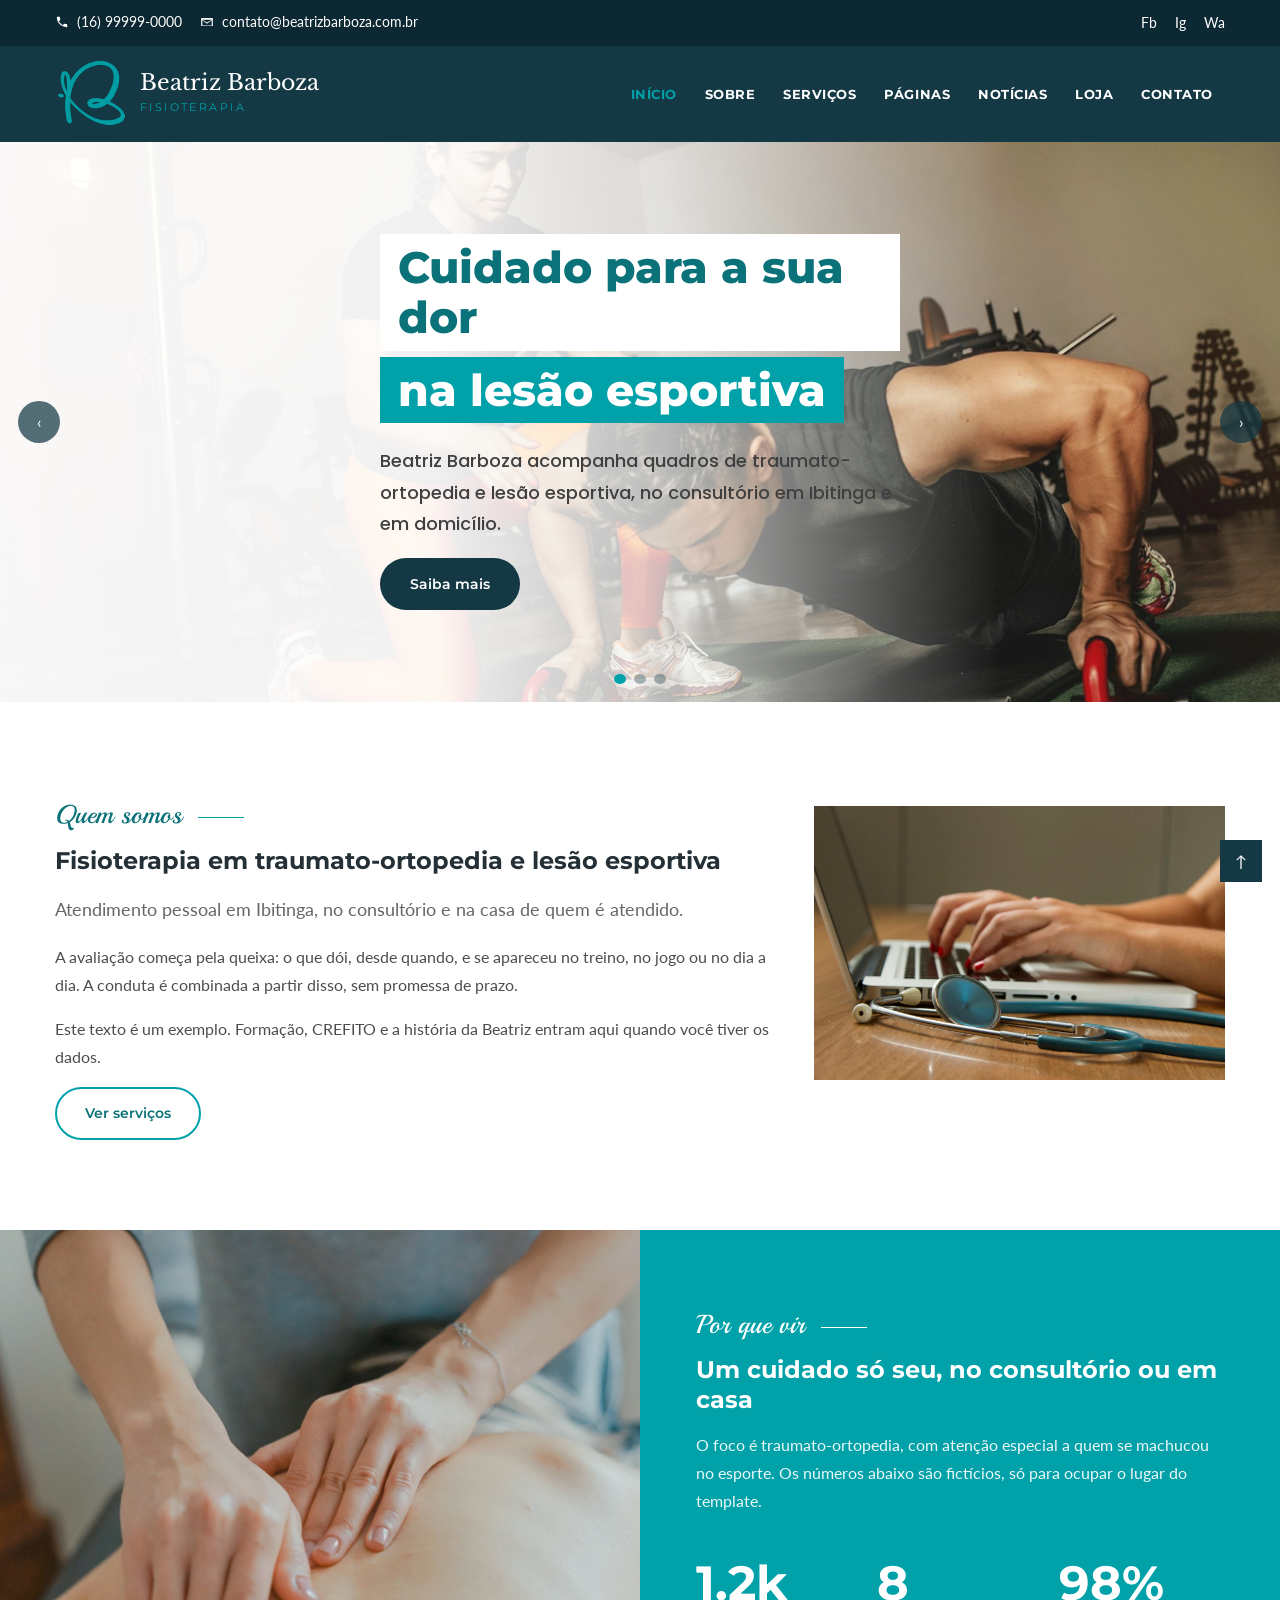
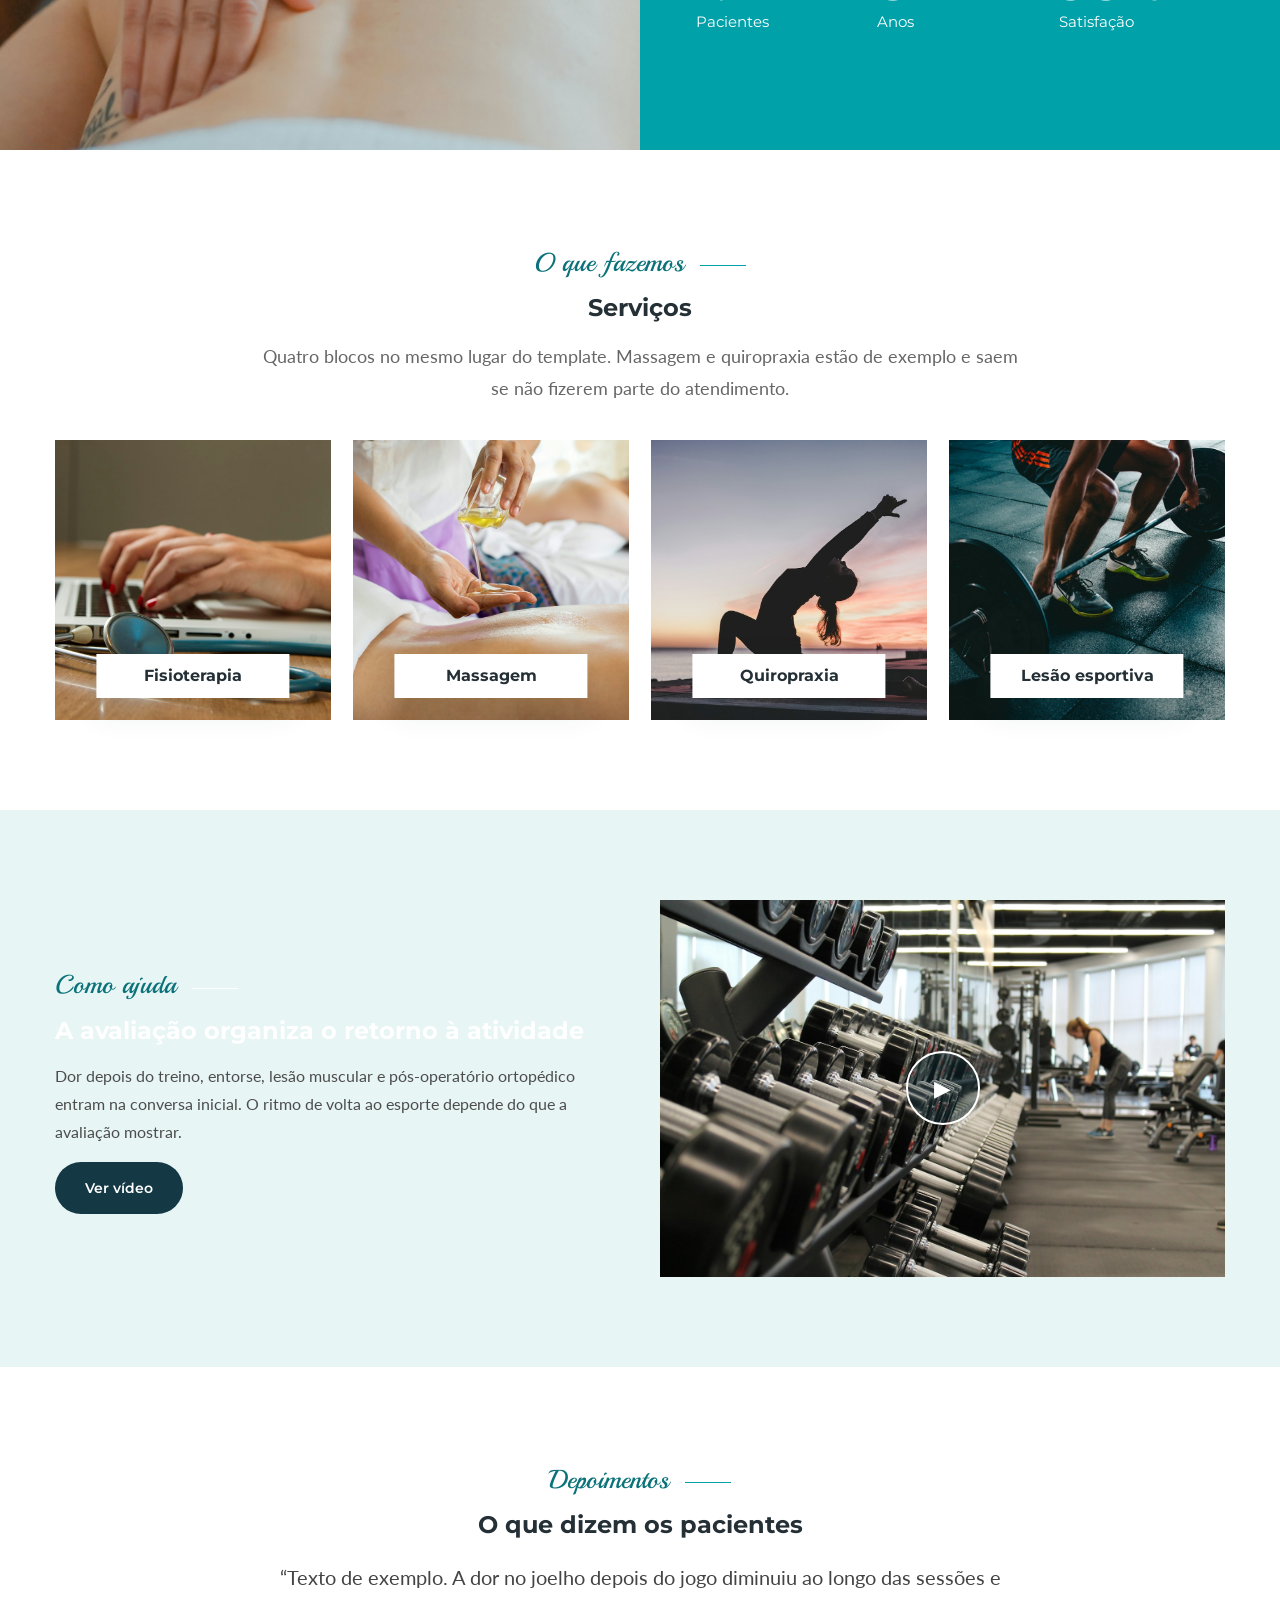
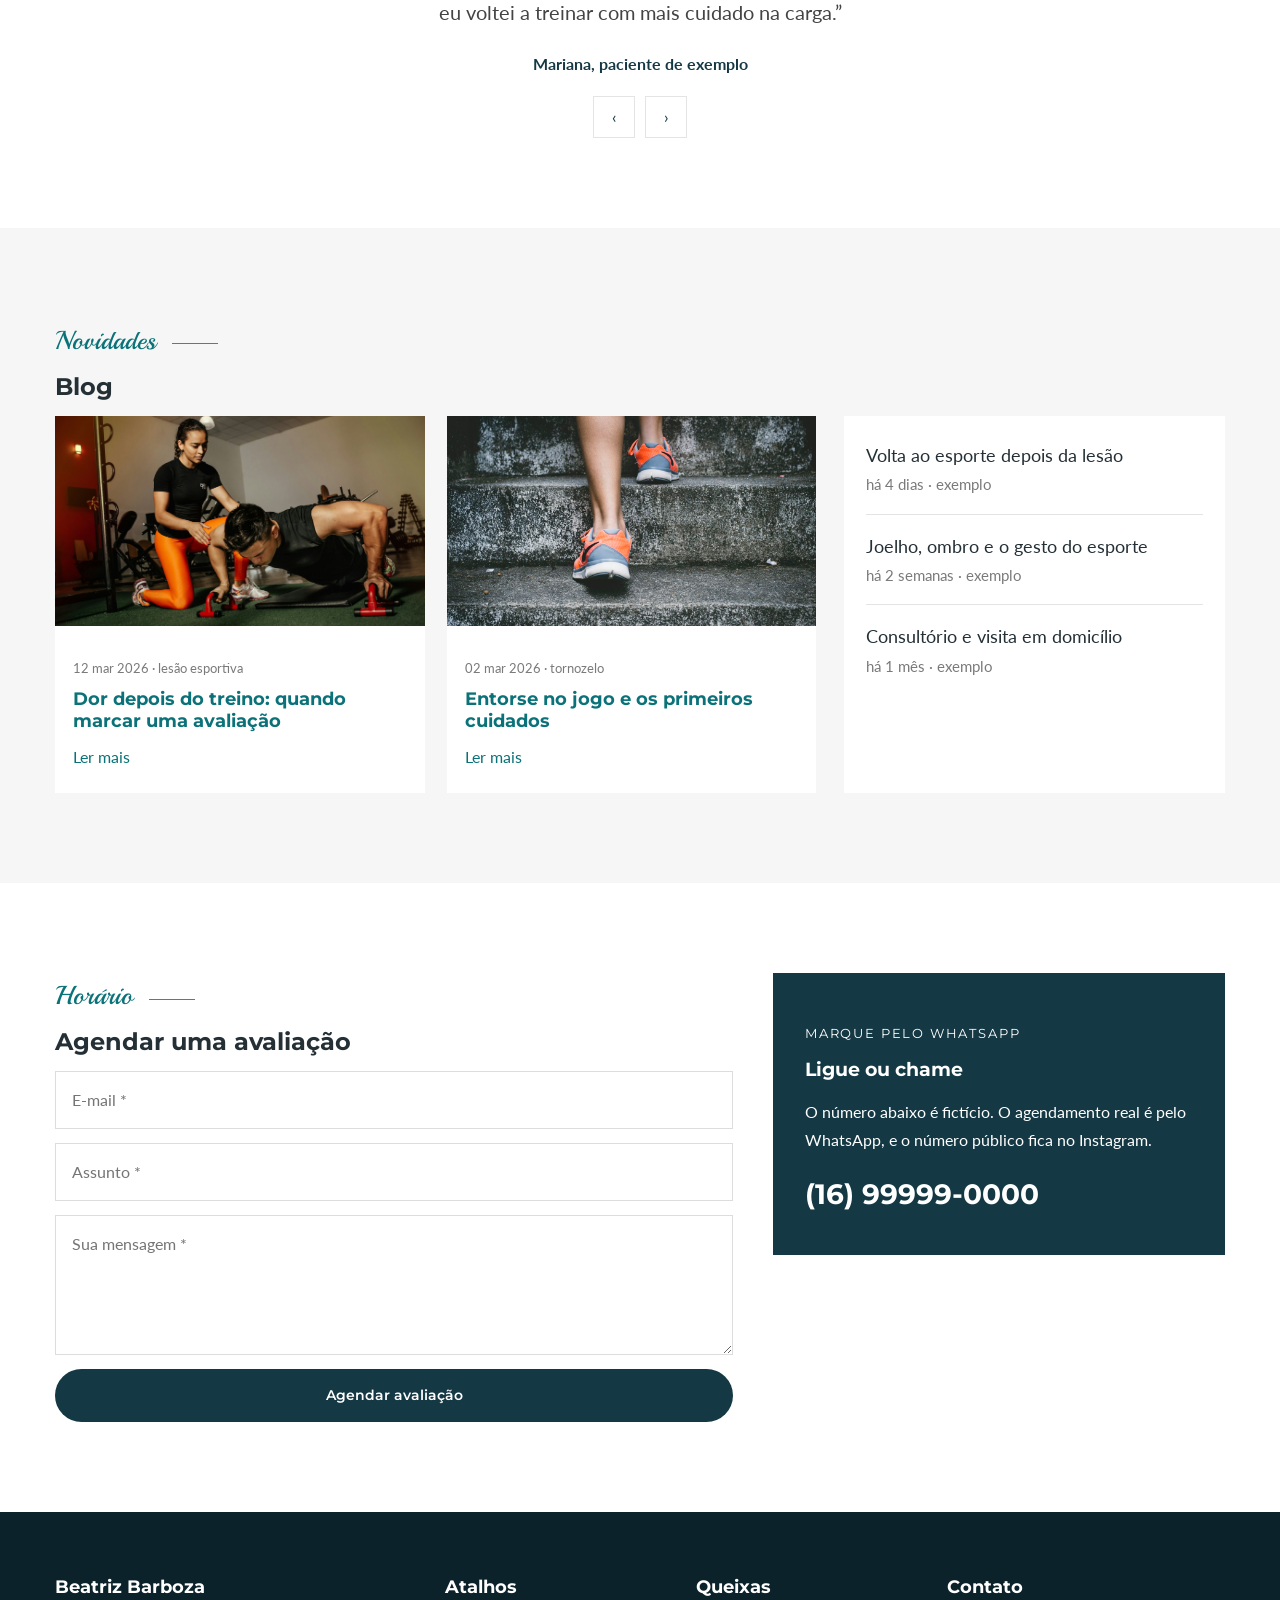
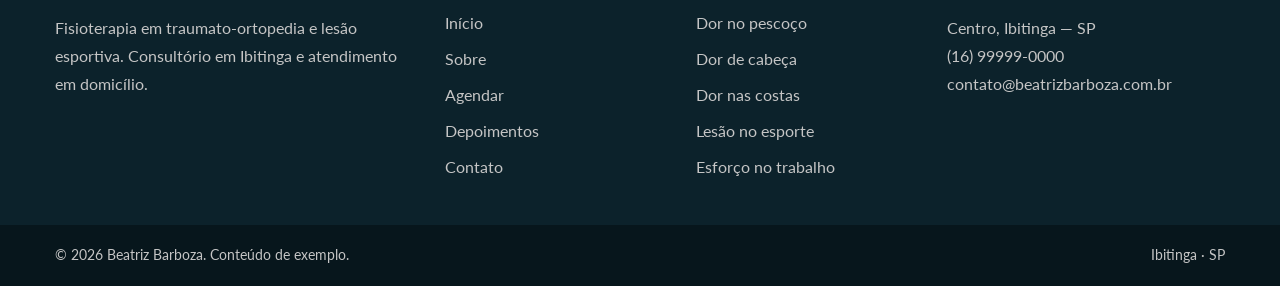
==== index.html @ 756a7a13 "Adiciona o site estático para publicar o preview. Co-authored-by: Cursor <cursoragent@cursor.com>" ====
<!DOCTYPE html>
<html lang="pt-BR">
<head>
  <meta charset="utf-8">
  <meta name="viewport" content="width=device-width, initial-scale=1">
  <title>Beatriz Barboza · Fisioterapia</title>
  <meta name="description" content="Fisioterapia em traumato-ortopedia e lesão esportiva em Ibitinga. Consultório e domicílio.">
  <link rel="icon" href="assets/mark.png">
  <link rel="preconnect" href="https://fonts.googleapis.com">
  <link rel="preconnect" href="https://fonts.gstatic.com" crossorigin>
  <link href="https://fonts.googleapis.com/css2?family=Lato:wght@400;700&family=Libre+Baskerville&family=Montserrat:wght@600;700;800&family=Playball&family=Poppins:wght@500;600&display=swap" rel="stylesheet">
  <link rel="stylesheet" href="css/styles.css">
</head>
<body>
  <div class="topbar">
    <div class="container topbar-inner">
      <ul class="top-contact">
        <li><a href="tel:+5516999990000"><svg viewBox="0 0 24 24" aria-hidden="true"><path d="M6.6 10.8a15.1 15.1 0 006.6 6.6l2.2-2.2a1 1 0 011-.25 11.4 11.4 0 003.6.57 1 1 0 011 1V20a1 1 0 01-1 1A17 17 0 013 4a1 1 0 011-1h3.5a1 1 0 011 1 11.4 11.4 0 00.57 3.6 1 1 0 01-.25 1L6.6 10.8z"/></svg>(16) 99999-0000</a></li>
        <li><a href="mailto:contato@beatrizbarboza.com.br"><svg viewBox="0 0 24 24" aria-hidden="true"><path d="M3 5h18a1 1 0 011 1v12a1 1 0 01-1 1H3a1 1 0 01-1-1V6a1 1 0 011-1zm9 8l8-5H4l8 5zm0 2L4 9.2V18h16V9.2L12 15z"/></svg><span class="mail-text">contato@beatrizbarboza.com.br</span></a></li>
      </ul>
      <ul class="social">
        <li><a href="#" aria-label="Facebook">Fb</a></li>
        <li><a href="#" aria-label="Instagram">Ig</a></li>
        <li><a href="agendar.html" aria-label="WhatsApp">Wa</a></li>
      </ul>
    </div>
  </div>

  <header class="site-header">
    <div class="container header-inner">
      <a class="brand" href="index.html">
        <img src="assets/mark.png" alt="">
        <span><strong>Beatriz Barboza</strong><small>Fisioterapia</small></span>
      </a>
      <button class="nav-toggle" type="button" aria-label="Abrir menu" aria-expanded="false"><span></span></button>
      <nav class="nav" aria-label="Principal">
        <ul>
          <li><a class="is-current" href="index.html">Início</a></li>
          <li><a href="sobre.html">Sobre</a></li>
          <li class="has-sub">
            <a href="servicos.html">Serviços</a>
            <ul class="sub">
              <li><a href="servicos.html#fisioterapia">Fisioterapia</a></li>
              <li><a href="servicos.html#massagem">Massagem</a></li>
              <li><a href="servicos.html#quiropraxia">Quiropraxia</a></li>
              <li><a href="servicos.html#esporte">Lesão esportiva</a></li>
            </ul>
          </li>
          <li class="has-sub">
            <a href="depoimentos.html">Páginas</a>
            <ul class="sub">
              <li><a href="depoimentos.html">Depoimentos</a></li>
              <li><a href="agendar.html">Agendar</a></li>
            </ul>
          </li>
          <li><a href="noticias.html">Notícias</a></li>
          <li><a href="loja.html">Loja</a></li>
          <li><a href="contato.html">Contato</a></li>
        </ul>
      </nav>
    </div>
  </header>

  <section class="hero" data-hero data-autoplay>
    <div class="slide is-active" style="background-image:url('assets/img/hero.jpg')">
      <div class="container hero-caption">
        <h2><span class="line-light">Cuidado para a sua dor</span><br><span class="line-accent">na lesão esportiva</span></h2>
        <p>Beatriz Barboza acompanha quadros de traumato-ortopedia e lesão esportiva, no consultório em Ibitinga e em domicílio.</p>
        <a class="btn btn-dark" href="sobre.html">Saiba mais</a>
      </div>
    </div>
    <div class="slide" style="background-image:url('assets/img/stretch.jpg')">
      <div class="container hero-caption">
        <h2><span class="line-light">Fisioterapia</span><br><span class="line-accent">em traumato-ortopedia</span></h2>
        <p>A avaliação olha o movimento, a carga do treino e o que aconteceu desde a lesão. O plano sai desse encontro.</p>
        <a class="btn btn-dark" href="servicos.html">Ver serviços</a>
      </div>
    </div>
    <div class="slide" style="background-image:url('assets/img/run.jpg')">
      <div class="container hero-caption">
        <h2><span class="line-light">Consultório e domicílio</span><br><span class="line-accent">em Ibitinga</span></h2>
        <p>O horário é combinado pelo WhatsApp. Quem ainda não tem o número encontra o caminho pelo Instagram.</p>
        <a class="btn btn-dark" href="agendar.html">Agendar avaliação</a>
      </div>
    </div>
    <button class="hero-nav prev" type="button" aria-label="Slide anterior">‹</button>
    <button class="hero-nav next" type="button" aria-label="Próximo slide">›</button>
    <div class="hero-dots">
      <button class="is-active" type="button" aria-label="Slide 1"></button>
      <button type="button" aria-label="Slide 2"></button>
      <button type="button" aria-label="Slide 3"></button>
    </div>
  </section>

  <section class="section">
    <div class="container split">
      <div>
        <p class="script">Quem somos <span></span></p>
        <h2>Fisioterapia em traumato-ortopedia e lesão esportiva</h2>
        <p class="lead">Atendimento pessoal em Ibitinga, no consultório e na casa de quem é atendido.</p>
        <p>A avaliação começa pela queixa: o que dói, desde quando, e se apareceu no treino, no jogo ou no dia a dia. A conduta é combinada a partir disso, sem promessa de prazo.</p>
        <p>Este texto é um exemplo. Formação, CREFITO e a história da Beatriz entram aqui quando você tiver os dados.</p>
        <a class="btn btn-line" href="servicos.html">Ver serviços</a>
      </div>
      <div class="frame"><img src="assets/img/consult.jpg" alt="Atendimento de exemplo em consultório"></div>
    </div>
  </section>

  <section class="why">
    <div class="why-photo" style="background-image:url('assets/img/care.jpg')"></div>
    <div class="why-copy">
      <p class="script">Por que vir <span></span></p>
      <h2>Um cuidado só seu, no consultório ou em casa</h2>
      <p>O foco é traumato-ortopedia, com atenção especial a quem se machucou no esporte. Os números abaixo são fictícios, só para ocupar o lugar do template.</p>
      <div class="stats">
        <p><strong>1.2k</strong><span>Pacientes</span></p>
        <p><strong>8</strong><span>Anos</span></p>
        <p><strong>98%</strong><span>Satisfação</span></p>
      </div>
    </div>
  </section>

  <section class="section">
    <div class="container center">
      <p class="script">O que fazemos <span></span></p>
      <h2>Serviços</h2>
      <p class="lead">Quatro blocos no mesmo lugar do template. Massagem e quiropraxia estão de exemplo e saem se não fizerem parte do atendimento.</p>
      <div class="services">
        <a class="service-card" href="servicos.html#fisioterapia"><img src="assets/img/consult.jpg" alt=""><h3>Fisioterapia</h3></a>
        <a class="service-card" href="servicos.html#massagem"><img src="assets/img/massage.jpg" alt=""><h3>Massagem</h3></a>
        <a class="service-card" href="servicos.html#quiropraxia"><img src="assets/img/stretch.jpg" alt=""><h3>Quiropraxia</h3></a>
        <a class="service-card" href="servicos.html#esporte"><img src="assets/img/sport.jpg" alt=""><h3>Lesão esportiva</h3></a>
      </div>
    </div>
  </section>

  <section class="section band">
    <div class="container band-grid">
      <div>
        <p class="script">Como ajuda <span></span></p>
        <h2>A avaliação organiza o retorno à atividade</h2>
        <p>Dor depois do treino, entorse, lesão muscular e pós-operatório ortopédico entram na conversa inicial. O ritmo de volta ao esporte depende do que a avaliação mostrar.</p>
        <button class="btn btn-dark" type="button" data-play>Ver vídeo</button>
        <p class="video-note">Vídeo de exemplo. Quando houver um filme do consultório, este botão abre ele.</p>
      </div>
      <div class="play-wrap">
        <img src="assets/img/gym.jpg" alt="Treino de exemplo">
        <button class="play" type="button" data-play aria-label="Reproduzir vídeo de exemplo">▶</button>
      </div>
    </div>
  </section>

  <section class="section" data-quotes>
    <div class="container quotes">
      <p class="script">Depoimentos <span></span></p>
      <h2>O que dizem os pacientes</h2>
      <blockquote class="quote is-active">
        <p>“Texto de exemplo. A dor no joelho depois do jogo diminuiu ao longo das sessões e eu voltei a treinar com mais cuidado na carga.”</p>
        <cite>Mariana, paciente de exemplo</cite>
      </blockquote>
      <blockquote class="quote">
        <p>“Outro depoimento fictício, no lugar do carrossel do template. Troque pelos relatos reais quando tiver autorização de quem foi atendido.”</p>
        <cite>Ricardo, paciente de exemplo</cite>
      </blockquote>
      <div class="quote-nav">
        <button class="prev" type="button" aria-label="Depoimento anterior">‹</button>
        <button class="next" type="button" aria-label="Próximo depoimento">›</button>
      </div>
    </div>
  </section>

  <section class="section news">
    <div class="container">
      <p class="script">Novidades <span></span></p>
      <h2>Blog</h2>
      <div class="news-grid">
        <div class="cards-2">
          <article class="card">
            <img src="assets/img/hero.jpg" alt="">
            <div class="card-body">
              <p class="meta">12 mar 2026 · lesão esportiva</p>
              <h3><a href="noticias.html#dor-treino">Dor depois do treino: quando marcar uma avaliação</a></h3>
              <a href="noticias.html#dor-treino">Ler mais</a>
            </div>
          </article>
          <article class="card">
            <img src="assets/img/run.jpg" alt="">
            <div class="card-body">
              <p class="meta">02 mar 2026 · tornozelo</p>
              <h3><a href="noticias.html#entorse">Entorse no jogo e os primeiros cuidados</a></h3>
              <a href="noticias.html#entorse">Ler mais</a>
            </div>
          </article>
        </div>
        <div class="side-list">
          <a href="noticias.html#volta">Volta ao esporte depois da lesão<small>há 4 dias · exemplo</small></a>
          <a href="noticias.html#dor-treino">Joelho, ombro e o gesto do esporte<small>há 2 semanas · exemplo</small></a>
          <a href="noticias.html#entorse">Consultório e visita em domicílio<small>há 1 mês · exemplo</small></a>
        </div>
      </div>
    </div>
  </section>

  <section class="section">
    <div class="container appointment">
      <div>
        <p class="script">Horário <span></span></p>
        <h2>Agendar uma avaliação</h2>
        <form data-mock>
          <input name="email" type="email" placeholder="E-mail *" required aria-label="E-mail">
          <input name="assunto" type="text" placeholder="Assunto *" required aria-label="Assunto">
          <textarea name="mensagem" placeholder="Sua mensagem *" required aria-label="Mensagem"></textarea>
          <button class="btn btn-dark" type="submit">Agendar avaliação</button>
          <p class="form-note">Mensagem de exemplo registrada neste navegador. Nada foi enviado. O envio de verdade entra quando o WhatsApp estiver ligado.</p>
        </form>
      </div>
      <aside class="callout">
        <p class="kicker">Marque pelo WhatsApp</p>
        <h3>Ligue ou chame</h3>
        <p>O número abaixo é fictício. O agendamento real é pelo WhatsApp, e o número público fica no Instagram.</p>
        <a href="tel:+5516999990000">(16) 99999-0000</a>
      </aside>
    </div>
  </section>

  <footer class="site-footer">
    <div class="container footer-grid">
      <div>
        <h2>Beatriz Barboza</h2>
        <p>Fisioterapia em traumato-ortopedia e lesão esportiva. Consultório em Ibitinga e atendimento em domicílio.</p>
      </div>
      <div>
        <h2>Atalhos</h2>
        <ul class="footer-links">
          <li><a href="index.html">Início</a></li>
          <li><a href="sobre.html">Sobre</a></li>
          <li><a href="agendar.html">Agendar</a></li>
          <li><a href="depoimentos.html">Depoimentos</a></li>
          <li><a href="contato.html">Contato</a></li>
        </ul>
      </div>
      <div>
        <h2>Queixas</h2>
        <ul class="footer-links">
          <li><a href="servicos.html#pescoco">Dor no pescoço</a></li>
          <li><a href="servicos.html#cabeca">Dor de cabeça</a></li>
          <li><a href="servicos.html#coluna">Dor nas costas</a></li>
          <li><a href="servicos.html#esporte">Lesão no esporte</a></li>
          <li><a href="servicos.html#trabalho">Esforço no trabalho</a></li>
        </ul>
      </div>
      <div>
        <h2>Contato</h2>
        <p>Centro, Ibitinga — SP<br>(16) 99999-0000<br>contato@beatrizbarboza.com.br</p>
      </div>
    </div>
    <div class="footer-bottom">
      <div class="container footer-bottom-inner">
        <span>© 2026 Beatriz Barboza. Conteúdo de exemplo.</span>
        <span>Ibitinga · SP</span>
      </div>
    </div>
  </footer>
  <button class="to-top" type="button" aria-label="Voltar ao topo">↑</button>
  <script src="js/main.js"></script>
</body>
</html>
---- css/styles.css ----
:root {
  --accent: #00a1a8;
  --accent-deep: #0a7278;
  --ink: #143844;
  --topbar: #0c2832;
  --header: #143844;
  --footer: #0c222b;
  --footer-bottom: #07161c;
  --heading: #243036;
  --text: #4d4d4d;
  --muted: #7a7a7a;
  --line: #e4e4e4;
  --paper: #f6f6f6;
  --tint: #e7f5f5;
  --white: #fff;
  --max: 1170px;
  --shadow: 0 12px 32px rgba(20, 56, 68, 0.12);
}

* { box-sizing: border-box; }
html { scroll-behavior: smooth; }
body {
  margin: 0;
  color: var(--text);
  font-family: Lato, sans-serif;
  font-size: 16px;
  line-height: 1.75;
  background: var(--white);
}
img { max-width: 100%; display: block; }
a { color: var(--accent-deep); text-decoration: none; }
button, input, textarea { font: inherit; }
h1, h2, h3, h4 {
  font-family: Montserrat, sans-serif;
  color: var(--heading);
  line-height: 1.25;
  font-weight: 700;
  margin: 0 0 0.6em;
}

.container { width: min(var(--max), calc(100% - 32px)); margin: 0 auto; }

.topbar {
  background: var(--topbar);
  color: #fff;
  font-size: 14px;
}
.topbar-inner, .header-inner, .footer-bottom-inner {
  display: flex;
  align-items: center;
  justify-content: space-between;
  gap: 16px;
}
.topbar-inner { min-height: 46px; }
.top-contact, .social, .nav ul, .footer-links, .crumb {
  list-style: none;
  margin: 0;
  padding: 0;
}
.top-contact, .social { display: flex; align-items: center; gap: 18px; }
.top-contact a, .social a { color: #fff; display: inline-flex; align-items: center; gap: 8px; }
.top-contact a:hover, .social a:hover, .footer a:hover { color: var(--accent); }
.top-contact svg { width: 14px; height: 14px; fill: currentColor; }

.site-header {
  background: var(--header);
  position: sticky;
  top: 0;
  z-index: 20;
}
.header-inner { min-height: 96px; }
.brand { display: flex; align-items: center; gap: 12px; color: #fff; }
.brand img { height: 68px; width: auto; }
.brand strong {
  display: block;
  font-family: "Libre Baskerville", serif;
  font-weight: 400;
  font-size: 22px;
  line-height: 1.05;
  color: #fff;
}
.brand small {
  display: block;
  margin-top: 4px;
  font-family: Montserrat, sans-serif;
  font-size: 11px;
  letter-spacing: 0.22em;
  text-transform: uppercase;
  color: var(--accent);
}

.nav ul { display: flex; align-items: center; gap: 4px; }
.nav > ul > li > a {
  display: block;
  color: #fff;
  font-family: Montserrat, sans-serif;
  font-size: 13px;
  font-weight: 700;
  letter-spacing: 0.04em;
  text-transform: uppercase;
  padding: 34px 12px;
}
.nav > ul > li > a.is-current,
.nav > ul > li > a:hover { color: var(--accent); }
.has-sub { position: relative; }
.has-sub .sub {
  position: absolute;
  top: 100%;
  left: 0;
  min-width: 230px;
  background: #fff;
  box-shadow: var(--shadow);
  padding: 8px 0;
  opacity: 0;
  visibility: hidden;
  transform: translateY(8px);
  transition: 0.2s ease;
  display: block;
}
.has-sub:hover .sub, .has-sub:focus-within .sub, .has-sub.open .sub {
  opacity: 1;
  visibility: visible;
  transform: none;
}
.has-sub .sub a {
  display: block;
  padding: 9px 18px;
  color: var(--ink);
  font-weight: 700;
  font-size: 14px;
}
.has-sub .sub a:hover { color: var(--accent-deep); background: var(--tint); }

.nav-toggle {
  display: none;
  width: 44px;
  height: 44px;
  border: 0;
  background: transparent;
  color: #fff;
  cursor: pointer;
}
.nav-toggle span, .nav-toggle span::before, .nav-toggle span::after {
  display: block;
  width: 22px;
  height: 2px;
  background: #fff;
  position: relative;
}
.nav-toggle span::before, .nav-toggle span::after {
  content: "";
  position: absolute;
  left: 0;
}
.nav-toggle span::before { top: -7px; }
.nav-toggle span::after { top: 7px; }

.hero { position: relative; background: #d9ecec; }
.slide {
  min-height: 560px;
  background-size: cover;
  background-position: center;
  display: none;
  align-items: center;
  position: relative;
}
.slide.is-active { display: flex; }
.slide::before {
  content: "";
  position: absolute;
  inset: 0;
  background: linear-gradient(90deg, rgba(255,255,255,0.97) 0%, rgba(255,255,255,0.94) 34%, rgba(255,255,255,0.72) 52%, rgba(255,255,255,0.08) 78%);
}
.hero-caption { position: relative; max-width: 520px; padding: 64px 0; }
.hero h2 { font-size: 44px; font-weight: 800; line-height: 1.15; margin: 0 0 22px; }
.line-light, .line-accent { display: inline-block; padding: 8px 18px; }
.line-light { color: var(--accent-deep); background: #fff; }
.line-accent { color: #fff; background: var(--accent); margin-top: 6px; }
.hero p {
  font-family: Poppins, sans-serif;
  font-size: 18px;
  font-weight: 500;
  color: #404040;
  max-width: 560px;
}
.hero-nav, .hero-dots {
  position: absolute;
  z-index: 2;
}
.hero-nav {
  top: 50%;
  transform: translateY(-50%);
  width: 42px;
  height: 42px;
  border: 0;
  border-radius: 50%;
  background: rgba(20, 56, 68, 0.72);
  color: #fff;
  cursor: pointer;
}
.hero-nav.prev { left: 18px; }
.hero-nav.next { right: 18px; }
.hero-dots {
  left: 0; right: 0; bottom: 18px;
  display: flex; justify-content: center; gap: 8px;
}
.hero-dots button {
  width: 10px; height: 10px; border-radius: 50%;
  border: 0; background: rgba(20, 56, 68, 0.35); cursor: pointer;
}
.hero-dots button.is-active { background: var(--accent); }

.btn {
  display: inline-block;
  border-radius: 50px;
  padding: 12px 28px;
  font-family: Montserrat, sans-serif;
  font-size: 14px;
  font-weight: 600;
  border: 2px solid transparent;
  cursor: pointer;
}
.btn-dark { background: var(--ink); color: #fff; }
.btn-dark:hover { background: var(--accent-deep); }
.btn-line { background: transparent; color: var(--accent-deep); border-color: var(--accent); }
.btn-line:hover { background: var(--accent); color: #fff; }
.btn-light { background: #fff; color: var(--ink); }

.section { padding: 90px 0; }
.script {
  font-family: Playball, cursive;
  color: var(--accent-deep);
  font-size: 26px;
  margin: 0 0 8px;
}
.script span {
  display: inline-block;
  width: 46px;
  height: 1px;
  background: var(--accent);
  margin-left: 8px;
  vertical-align: middle;
}
.split { display: grid; grid-template-columns: 1.4fr 0.8fr; gap: 40px; align-items: center; }
.split img, .frame img { width: 100%; height: 100%; object-fit: cover; }
.logo-frame { background: #f4f7f7; display: grid; place-items: center; padding: 28px; }
.logo-frame img { object-fit: contain; height: auto; max-height: 280px; }
.frame { min-height: 320px; overflow: hidden; }
.lead { font-size: 18px; color: #666; }

.why {
  display: grid;
  grid-template-columns: 1fr 1fr;
  background: var(--accent);
  color: #fff;
}
.why-photo { min-height: 520px; background-size: cover; background-position: center; }
.why-copy { padding: 72px 56px; }
.why h2, .why .script, .band h2 { color: #fff; }
.why .script span, .band .script span { background: #fff; }
.why p { color: rgba(255,255,255,0.92); }
.stats { display: grid; grid-template-columns: repeat(3, 1fr); gap: 16px; margin-top: 28px; }
.stats strong {
  display: block;
  font-family: Montserrat, sans-serif;
  font-size: 48px;
  line-height: 1;
  color: #fff;
}
.stats span { color: #fff; font-family: Montserrat, sans-serif; font-size: 15px; }

.center { text-align: center; }
.center .lead, .narrow { max-width: 760px; margin-left: auto; margin-right: auto; }
.services { display: grid; grid-template-columns: repeat(4, 1fr); gap: 22px; margin-top: 36px; }
.service-card { position: relative; color: var(--heading); }
.service-card img { width: 100%; height: 280px; object-fit: cover; }
.service-card h3 {
  position: absolute;
  left: 50%;
  bottom: 22px;
  transform: translateX(-50%);
  background: #fff;
  margin: 0;
  padding: 12px 18px;
  min-width: 70%;
  text-align: center;
  font-size: 16px;
  box-shadow: var(--shadow);
}
.service-card:hover h3 { color: var(--accent-deep); }

.band { background: var(--tint); }
.band-grid { display: grid; grid-template-columns: 1fr 1fr; gap: 40px; align-items: center; }
.play-wrap { position: relative; }
.play {
  position: absolute;
  left: 50%; top: 50%;
  transform: translate(-50%, -50%);
  width: 74px; height: 74px;
  border-radius: 50%;
  border: 2px solid #fff;
  background: rgba(20, 56, 68, 0.35);
  color: #fff;
  font-size: 22px;
  cursor: pointer;
}
.video-note {
  display: none;
  margin-top: 12px;
  background: #fff;
  padding: 12px 14px;
  border-left: 3px solid var(--accent);
}

.quotes { max-width: 820px; margin: 0 auto; text-align: center; }
.quote { display: none; }
.quote.is-active { display: block; }
.quote p { font-size: 20px; color: #444; }
.quote cite { display: block; margin-top: 16px; font-style: normal; font-weight: 700; color: var(--ink); }
.quote-nav { display: flex; justify-content: center; gap: 10px; margin-top: 18px; }
.quote-nav button, .to-top {
  width: 42px; height: 42px;
  border: 1px solid var(--line);
  background: #fff;
  cursor: pointer;
  color: var(--ink);
}

.news { background: var(--paper); }
.news-grid { display: grid; grid-template-columns: 1.4fr 0.7fr; gap: 28px; }
.cards-2 { display: grid; grid-template-columns: 1fr 1fr; gap: 22px; }
.card, .post, .product, .quote-card, .info-box {
  background: #fff;
}
.card img { width: 100%; height: 210px; object-fit: cover; }
.card-body, .product, .quote-card { padding: 18px 18px 22px; }
.meta { color: var(--muted); font-size: 13px; margin-bottom: 8px; }
.card h3, .side-list a { font-size: 18px; }
.side-list { background: #fff; padding: 8px 22px; }
.side-list a { display: block; padding: 16px 0; border-bottom: 1px solid var(--line); color: var(--heading); }
.side-list a:last-child { border-bottom: 0; }
.side-list small { display: block; color: var(--muted); font-family: Lato, sans-serif; font-weight: 400; }

.appointment { display: grid; grid-template-columns: 1.2fr 0.8fr; gap: 40px; align-items: start; }
form { display: grid; gap: 14px; }
input, textarea {
  width: 100%;
  border: 1px solid #ddd;
  padding: 14px 16px;
  background: #fff;
  color: var(--ink);
}
input:focus, textarea:focus { outline: 2px solid var(--accent); border-color: transparent; }
textarea { min-height: 140px; resize: vertical; }
.form-note {
  display: none;
  background: var(--tint);
  color: var(--ink);
  padding: 12px 14px;
}
.form-note.is-visible { display: block; }
.callout {
  background: var(--ink);
  color: #fff;
  padding: 36px 32px;
}
.callout p, .callout h2, .callout h3 { color: #fff; }
.callout a { color: #fff; font-family: Montserrat, sans-serif; font-size: 28px; font-weight: 700; }
.kicker {
  font-family: Montserrat, sans-serif;
  letter-spacing: 0.14em;
  font-size: 13px;
  text-transform: uppercase;
  color: var(--accent);
}

.site-footer { background: var(--footer); color: #c5c5c5; padding-top: 64px; }
.footer-grid { display: grid; grid-template-columns: 1.3fr 0.8fr 0.8fr 1fr; gap: 28px; padding-bottom: 36px; }
.site-footer h2 { color: #fff; font-size: 18px; }
.site-footer a { color: #c5c5c5; }
.site-footer li { margin: 8px 0; }
.footer-bottom { background: var(--footer-bottom); padding: 18px 0; font-size: 14px; }
.to-top {
  position: fixed;
  right: 18px;
  bottom: 18px;
  background: var(--ink);
  color: #fff;
  border: 0;
  z-index: 15;
}

.page-banner {
  background:
    linear-gradient(90deg, rgba(12, 34, 43, 0.82), rgba(0, 161, 168, 0.55)),
    url("../assets/img/gym.jpg") center/cover;
  color: #fff;
  padding: 64px 0;
}
.page-banner h1, .page-banner a, .page-banner p { color: #fff; }
.page-banner h1 { font-size: 40px; margin-bottom: 8px; }
.block + .block { margin-top: 48px; }
.features, .products, .quote-grid, .steps { display: grid; gap: 22px; }
.features { grid-template-columns: repeat(3, 1fr); margin-top: 28px; }
.products, .quote-grid { grid-template-columns: repeat(3, 1fr); }
.steps { grid-template-columns: repeat(3, 1fr); }
.info-box, .quote-card, .product, .step {
  border: 1px solid var(--line);
  padding: 22px;
  background: #fff;
}
.product img { width: calc(100% + 44px); max-width: none; height: 190px; object-fit: cover; margin: -22px -22px 16px; }
.price { color: var(--accent-deep); font-family: Montserrat, sans-serif; font-size: 20px; font-weight: 700; }
.map-box {
  min-height: 280px;
  background:
    linear-gradient(180deg, rgba(20, 56, 68, 0.2), rgba(20, 56, 68, 0.45)),
    url("../assets/img/consult.jpg") center/cover;
  display: flex;
  align-items: flex-end;
  color: #fff;
  padding: 22px;
}
.map-box p { margin: 0; color: #fff; }
.article { display: grid; grid-template-columns: 280px 1fr; gap: 22px; background: #fff; margin-bottom: 22px; }
.article img { width: 100%; height: 100%; object-fit: cover; min-height: 180px; }
.symptom-list { display: grid; grid-template-columns: 1fr 1fr; gap: 12px 28px; padding: 0; list-style: none; }
.symptom-list a { display: block; padding: 12px 0; border-bottom: 1px solid var(--line); font-weight: 700; }

@media (max-width: 980px) {
  .nav-toggle { display: grid; place-items: center; }
  .nav {
    display: none;
    position: absolute;
    left: 0; right: 0;
    top: 100%;
    background: var(--header);
    padding: 8px 16px 20px;
  }
  .nav.is-open { display: block; }
  .nav ul, .has-sub .sub { display: block; position: static; opacity: 1; visibility: visible; transform: none; background: transparent; box-shadow: none; min-width: 0; }
  .nav > ul > li > a { padding: 12px 0; }
  .has-sub .sub { display: none; padding: 0 0 8px 12px; }
  .has-sub.open .sub { display: block; }
  .has-sub .sub a { color: #fff; }
  .split, .why, .band-grid, .news-grid, .appointment, .article, .features, .products, .quote-grid, .steps, .services, .footer-grid {
    grid-template-columns: 1fr;
  }
  .services { grid-template-columns: 1fr 1fr; }
  .cards-2 { grid-template-columns: 1fr; }
  .why-copy { padding: 40px 22px; }
  .hero h2 { font-size: 32px; }
  .slide { min-height: 480px; }
  .hero-nav { display: none; }
  .top-contact span.mail-text { display: none; }
}

@media (max-width: 640px) {
  .services, .stats, .products, .quote-grid { grid-template-columns: 1fr; }
  .topbar-inner { flex-wrap: wrap; padding: 8px 0; }
  .brand strong { font-size: 18px; }
  .hero-nav { display: none; }
  .slide { min-height: 460px; }
}
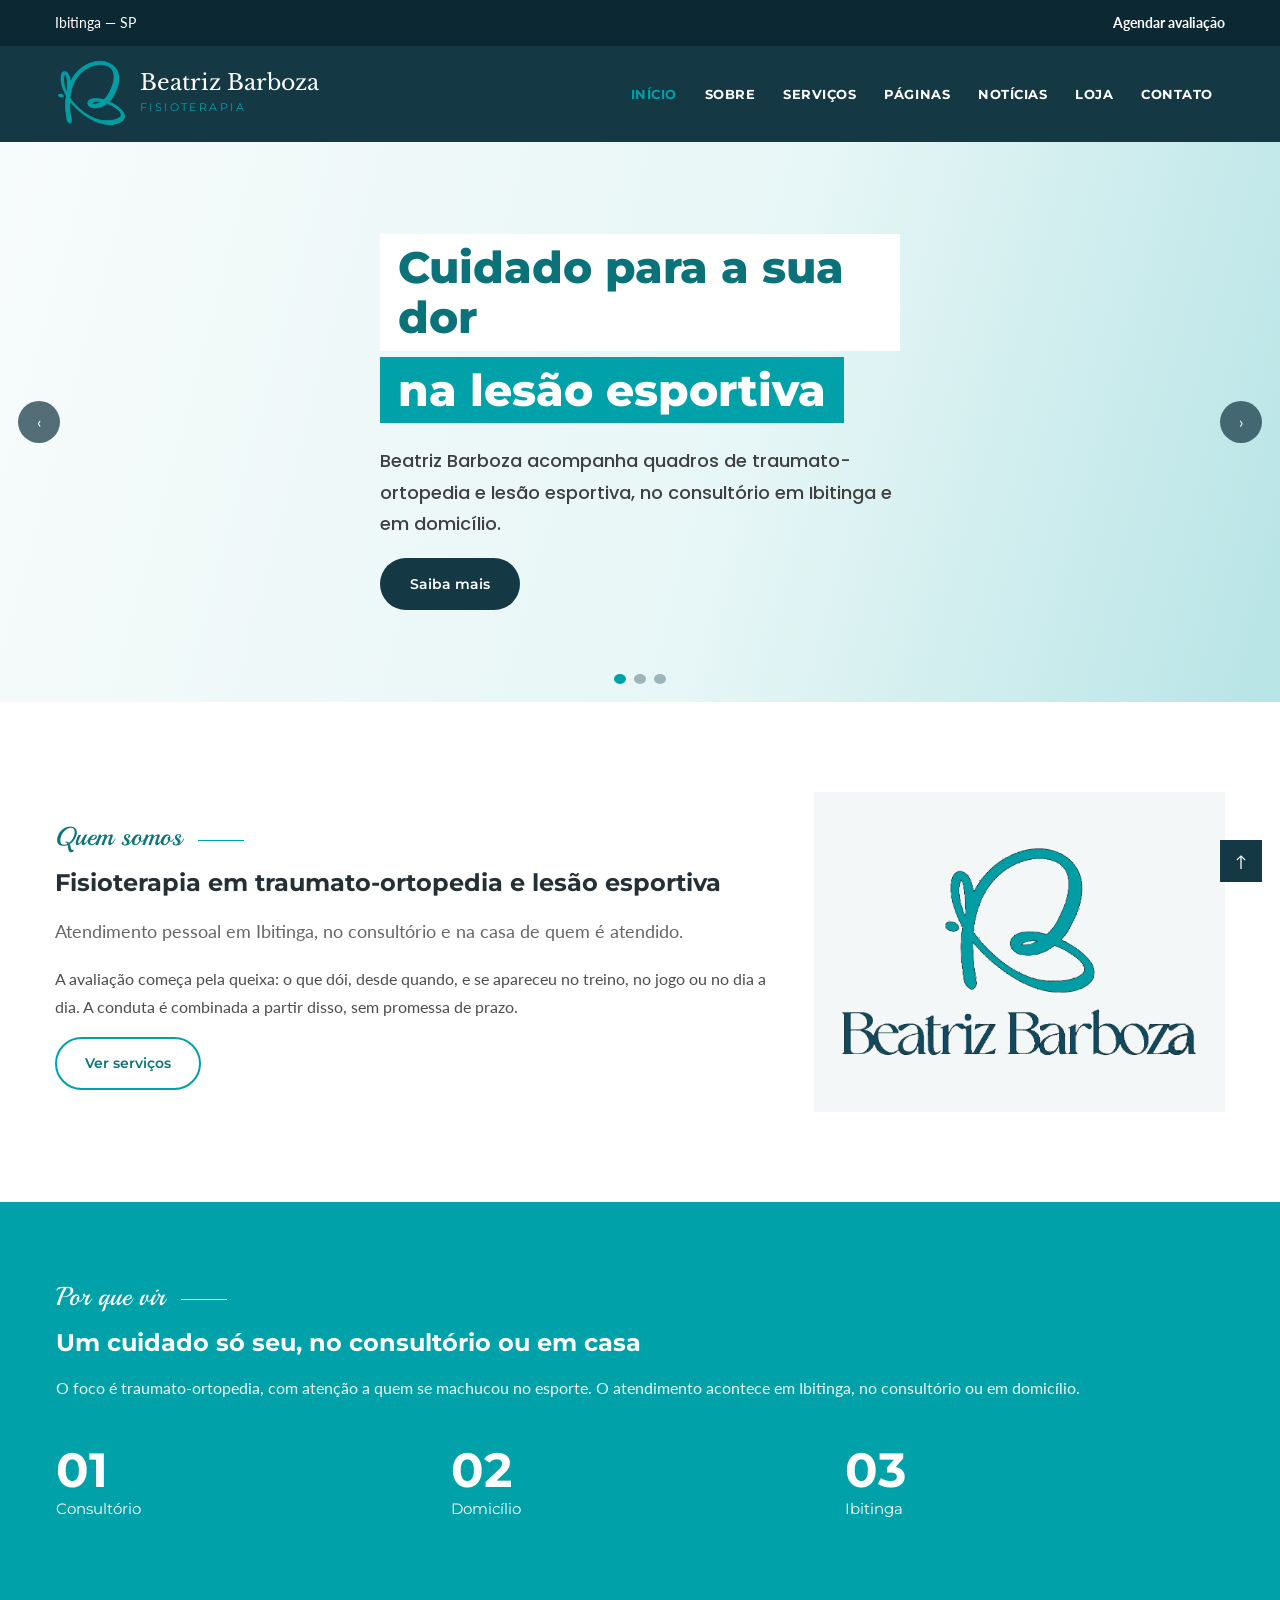
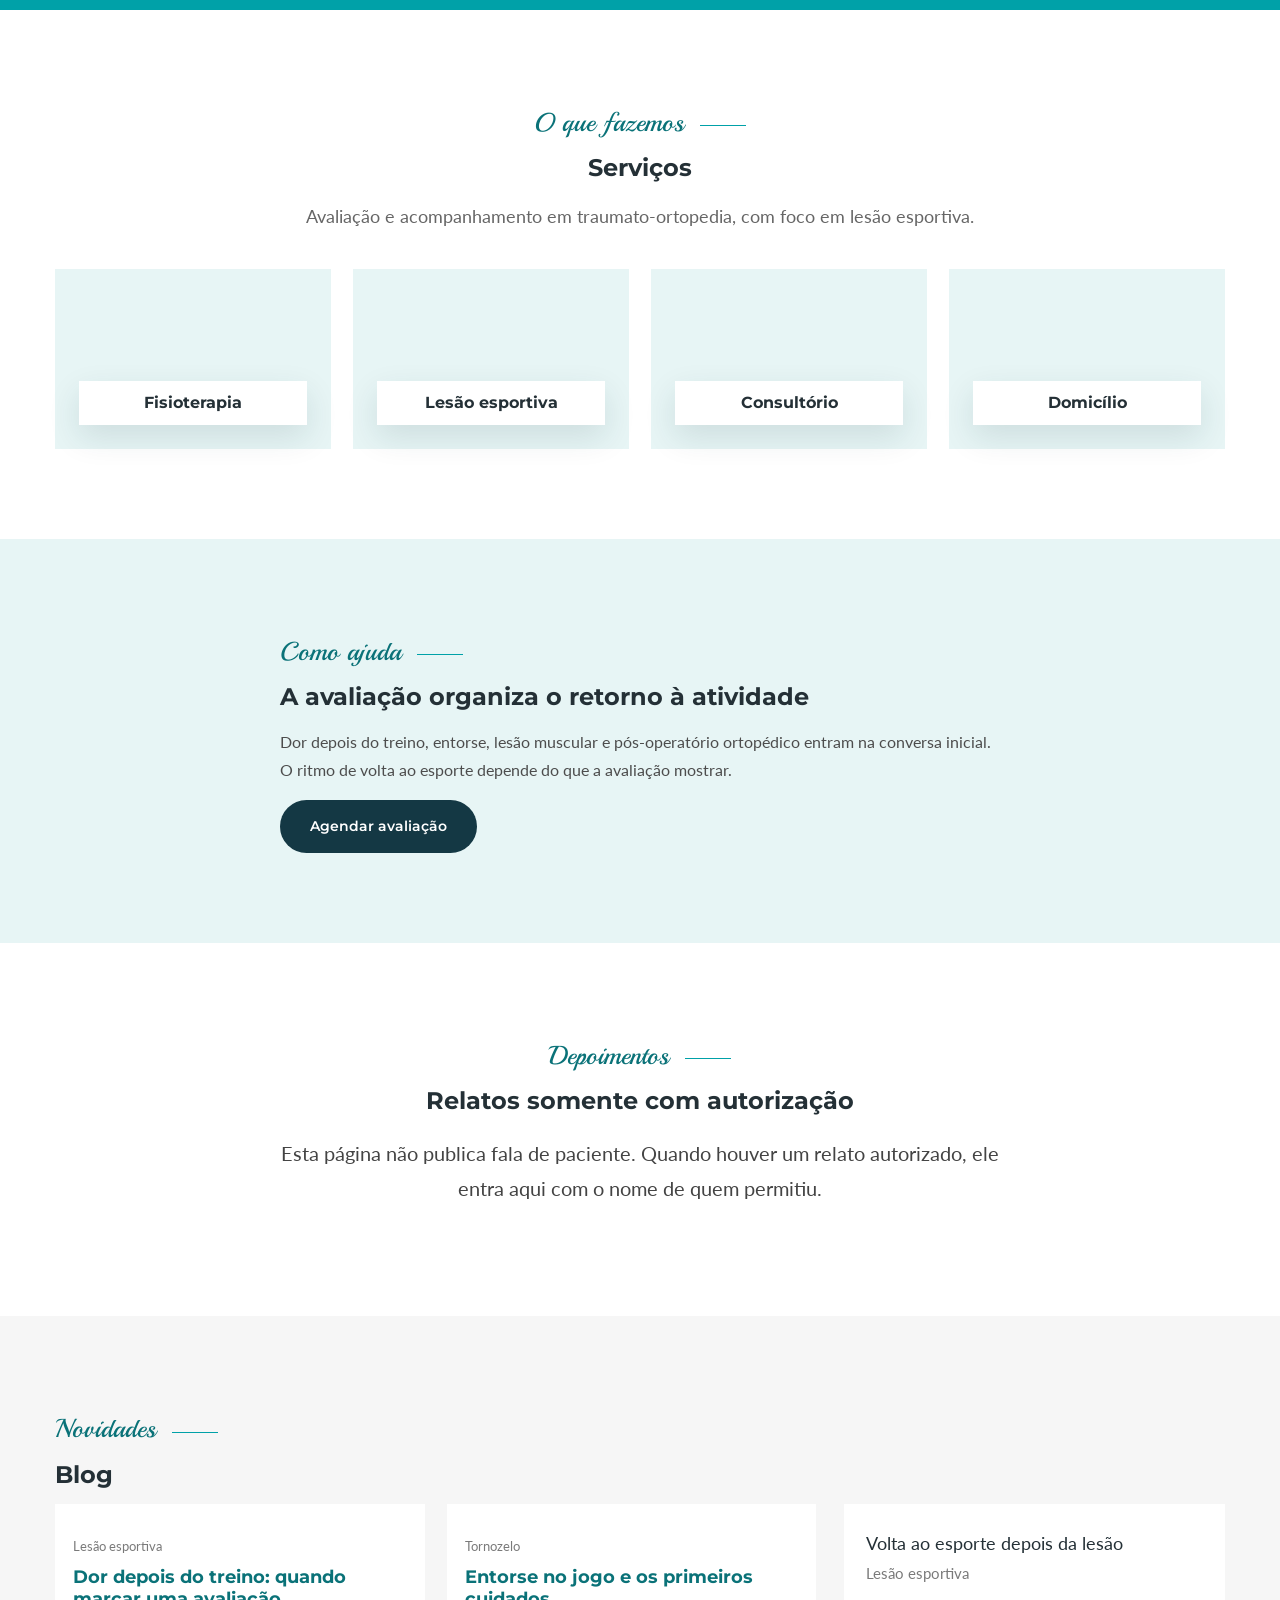
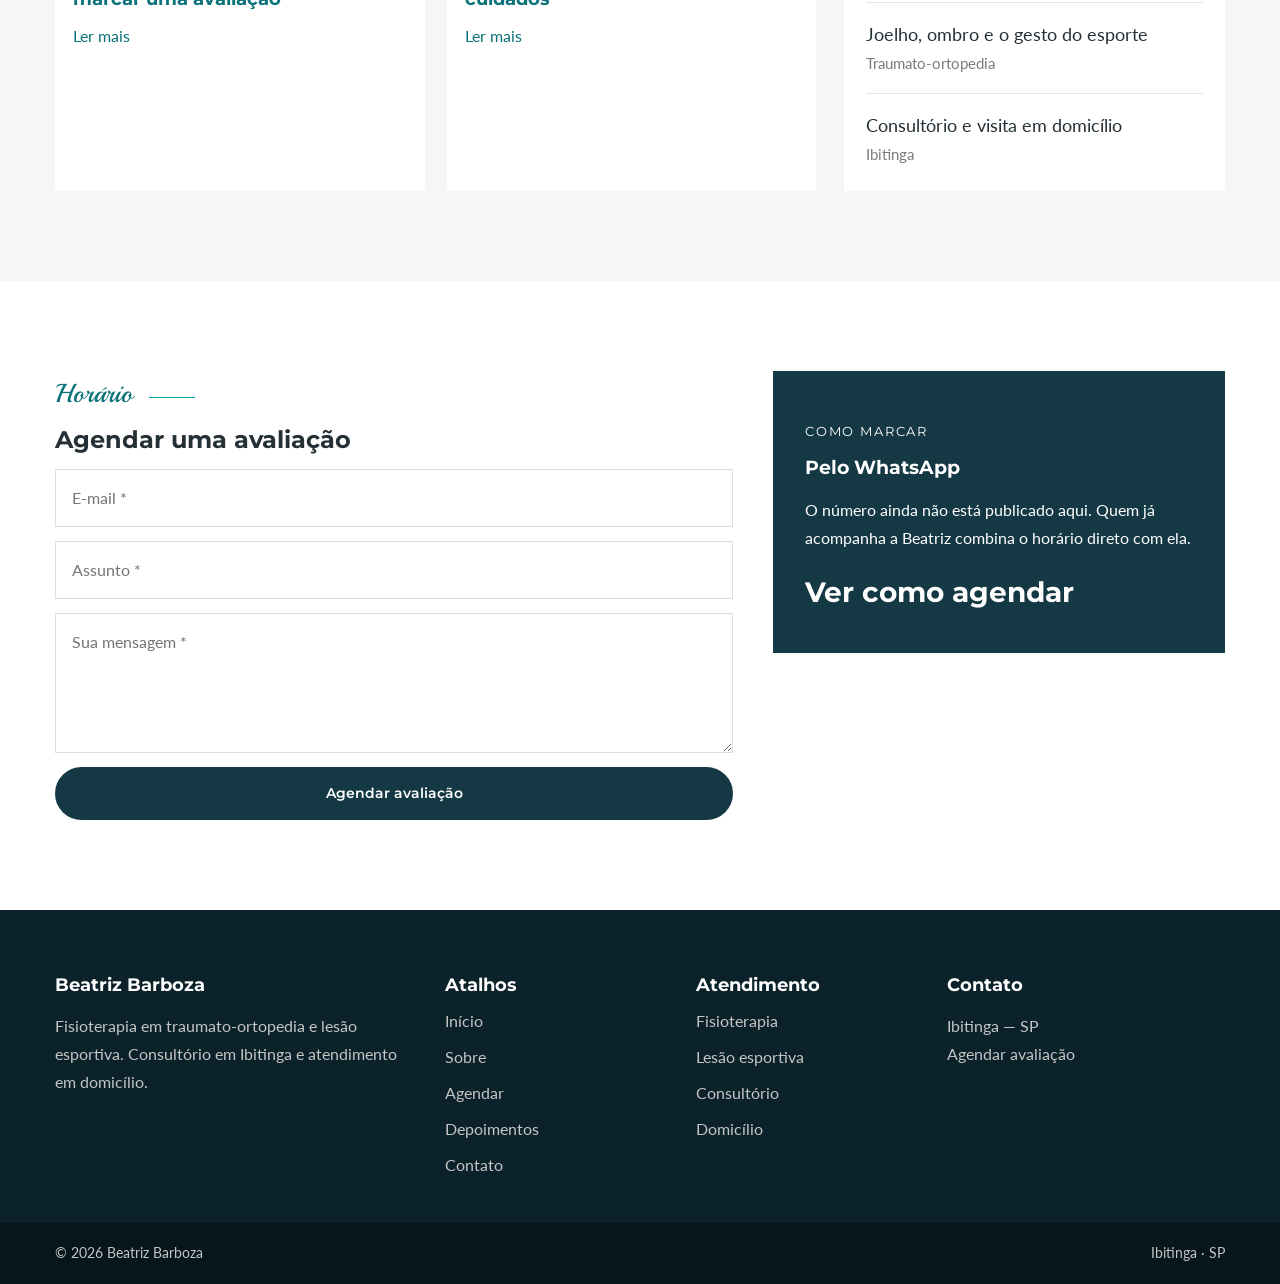
==== commit 4f53781e: "Remove referências de outro site, contatos inventados e fotos de banco de imagem. Co-authored-by: Cu" ====
--- a/index.html
+++ b/index.html
@@ -14,15 +14,8 @@
 <body>
   <div class="topbar">
     <div class="container topbar-inner">
-      <ul class="top-contact">
-        <li><a href="tel:+5516999990000"><svg viewBox="0 0 24 24" aria-hidden="true"><path d="M6.6 10.8a15.1 15.1 0 006.6 6.6l2.2-2.2a1 1 0 011-.25 11.4 11.4 0 003.6.57 1 1 0 011 1V20a1 1 0 01-1 1A17 17 0 013 4a1 1 0 011-1h3.5a1 1 0 011 1 11.4 11.4 0 00.57 3.6 1 1 0 01-.25 1L6.6 10.8z"/></svg>(16) 99999-0000</a></li>
-        <li><a href="mailto:contato@beatrizbarboza.com.br"><svg viewBox="0 0 24 24" aria-hidden="true"><path d="M3 5h18a1 1 0 011 1v12a1 1 0 01-1 1H3a1 1 0 01-1-1V6a1 1 0 011-1zm9 8l8-5H4l8 5zm0 2L4 9.2V18h16V9.2L12 15z"/></svg><span class="mail-text">contato@beatrizbarboza.com.br</span></a></li>
-      </ul>
-      <ul class="social">
-        <li><a href="#" aria-label="Facebook">Fb</a></li>
-        <li><a href="#" aria-label="Instagram">Ig</a></li>
-        <li><a href="agendar.html" aria-label="WhatsApp">Wa</a></li>
-      </ul>
+      <p class="top-place">Ibitinga — SP</p>
+      <a class="top-book" href="agendar.html">Agendar avaliação</a>
     </div>
   </div>
 
@@ -41,8 +34,6 @@
             <a href="servicos.html">Serviços</a>
             <ul class="sub">
               <li><a href="servicos.html#fisioterapia">Fisioterapia</a></li>
-              <li><a href="servicos.html#massagem">Massagem</a></li>
-              <li><a href="servicos.html#quiropraxia">Quiropraxia</a></li>
               <li><a href="servicos.html#esporte">Lesão esportiva</a></li>
             </ul>
           </li>
@@ -62,21 +53,21 @@
   </header>
 
   <section class="hero" data-hero data-autoplay>
-    <div class="slide is-active" style="background-image:url('assets/img/hero.jpg')">
+    <div class="slide is-active">
       <div class="container hero-caption">
         <h2><span class="line-light">Cuidado para a sua dor</span><br><span class="line-accent">na lesão esportiva</span></h2>
         <p>Beatriz Barboza acompanha quadros de traumato-ortopedia e lesão esportiva, no consultório em Ibitinga e em domicílio.</p>
         <a class="btn btn-dark" href="sobre.html">Saiba mais</a>
       </div>
     </div>
-    <div class="slide" style="background-image:url('assets/img/stretch.jpg')">
+    <div class="slide">
       <div class="container hero-caption">
         <h2><span class="line-light">Fisioterapia</span><br><span class="line-accent">em traumato-ortopedia</span></h2>
         <p>A avaliação olha o movimento, a carga do treino e o que aconteceu desde a lesão. O plano sai desse encontro.</p>
         <a class="btn btn-dark" href="servicos.html">Ver serviços</a>
       </div>
     </div>
-    <div class="slide" style="background-image:url('assets/img/run.jpg')">
+    <div class="slide">
       <div class="container hero-caption">
         <h2><span class="line-light">Consultório e domicílio</span><br><span class="line-accent">em Ibitinga</span></h2>
         <p>O horário é combinado pelo WhatsApp. Quem ainda não tem o número encontra o caminho pelo Instagram.</p>
@@ -99,23 +90,21 @@
         <h2>Fisioterapia em traumato-ortopedia e lesão esportiva</h2>
         <p class="lead">Atendimento pessoal em Ibitinga, no consultório e na casa de quem é atendido.</p>
         <p>A avaliação começa pela queixa: o que dói, desde quando, e se apareceu no treino, no jogo ou no dia a dia. A conduta é combinada a partir disso, sem promessa de prazo.</p>
-        <p>Este texto é um exemplo. Formação, CREFITO e a história da Beatriz entram aqui quando você tiver os dados.</p>
         <a class="btn btn-line" href="servicos.html">Ver serviços</a>
       </div>
-      <div class="frame"><img src="assets/img/consult.jpg" alt="Atendimento de exemplo em consultório"></div>
+      <div class="frame logo-frame"><img src="assets/logo.png" alt="Logo Beatriz Barboza"></div>
     </div>
   </section>
 
   <section class="why">
-    <div class="why-photo" style="background-image:url('assets/img/care.jpg')"></div>
     <div class="why-copy">
       <p class="script">Por que vir <span></span></p>
       <h2>Um cuidado só seu, no consultório ou em casa</h2>
-      <p>O foco é traumato-ortopedia, com atenção especial a quem se machucou no esporte. Os números abaixo são fictícios, só para ocupar o lugar do template.</p>
+      <p>O foco é traumato-ortopedia, com atenção a quem se machucou no esporte. O atendimento acontece em Ibitinga, no consultório ou em domicílio.</p>
       <div class="stats">
-        <p><strong>1.2k</strong><span>Pacientes</span></p>
-        <p><strong>8</strong><span>Anos</span></p>
-        <p><strong>98%</strong><span>Satisfação</span></p>
+        <p><strong>01</strong><span>Consultório</span></p>
+        <p><strong>02</strong><span>Domicílio</span></p>
+        <p><strong>03</strong><span>Ibitinga</span></p>
       </div>
     </div>
   </section>
@@ -124,12 +113,12 @@
     <div class="container center">
       <p class="script">O que fazemos <span></span></p>
       <h2>Serviços</h2>
-      <p class="lead">Quatro blocos no mesmo lugar do template. Massagem e quiropraxia estão de exemplo e saem se não fizerem parte do atendimento.</p>
+      <p class="lead">Avaliação e acompanhamento em traumato-ortopedia, com foco em lesão esportiva.</p>
       <div class="services">
-        <a class="service-card" href="servicos.html#fisioterapia"><img src="assets/img/consult.jpg" alt=""><h3>Fisioterapia</h3></a>
-        <a class="service-card" href="servicos.html#massagem"><img src="assets/img/massage.jpg" alt=""><h3>Massagem</h3></a>
-        <a class="service-card" href="servicos.html#quiropraxia"><img src="assets/img/stretch.jpg" alt=""><h3>Quiropraxia</h3></a>
-        <a class="service-card" href="servicos.html#esporte"><img src="assets/img/sport.jpg" alt=""><h3>Lesão esportiva</h3></a>
+        <a class="service-card" href="servicos.html#fisioterapia"><h3>Fisioterapia</h3></a>
+        <a class="service-card" href="servicos.html#esporte"><h3>Lesão esportiva</h3></a>
+        <a class="service-card" href="servicos.html#consultorio"><h3>Consultório</h3></a>
+        <a class="service-card" href="servicos.html#domicilio"><h3>Domicílio</h3></a>
       </div>
     </div>
   </section>
@@ -140,12 +129,7 @@
         <p class="script">Como ajuda <span></span></p>
         <h2>A avaliação organiza o retorno à atividade</h2>
         <p>Dor depois do treino, entorse, lesão muscular e pós-operatório ortopédico entram na conversa inicial. O ritmo de volta ao esporte depende do que a avaliação mostrar.</p>
-        <button class="btn btn-dark" type="button" data-play>Ver vídeo</button>
-        <p class="video-note">Vídeo de exemplo. Quando houver um filme do consultório, este botão abre ele.</p>
-      </div>
-      <div class="play-wrap">
-        <img src="assets/img/gym.jpg" alt="Treino de exemplo">
-        <button class="play" type="button" data-play aria-label="Reproduzir vídeo de exemplo">▶</button>
+        <a class="btn btn-dark" href="agendar.html">Agendar avaliação</a>
       </div>
     </div>
   </section>
@@ -153,19 +137,10 @@
   <section class="section" data-quotes>
     <div class="container quotes">
       <p class="script">Depoimentos <span></span></p>
-      <h2>O que dizem os pacientes</h2>
+      <h2>Relatos somente com autorização</h2>
       <blockquote class="quote is-active">
-        <p>“Texto de exemplo. A dor no joelho depois do jogo diminuiu ao longo das sessões e eu voltei a treinar com mais cuidado na carga.”</p>
-        <cite>Mariana, paciente de exemplo</cite>
+        <p>Esta página não publica fala de paciente. Quando houver um relato autorizado, ele entra aqui com o nome de quem permitiu.</p>
       </blockquote>
-      <blockquote class="quote">
-        <p>“Outro depoimento fictício, no lugar do carrossel do template. Troque pelos relatos reais quando tiver autorização de quem foi atendido.”</p>
-        <cite>Ricardo, paciente de exemplo</cite>
-      </blockquote>
-      <div class="quote-nav">
-        <button class="prev" type="button" aria-label="Depoimento anterior">‹</button>
-        <button class="next" type="button" aria-label="Próximo depoimento">›</button>
-      </div>
     </div>
   </section>
 
@@ -176,26 +151,24 @@
       <div class="news-grid">
         <div class="cards-2">
           <article class="card">
-            <img src="assets/img/hero.jpg" alt="">
             <div class="card-body">
-              <p class="meta">12 mar 2026 · lesão esportiva</p>
+              <p class="meta">Lesão esportiva</p>
               <h3><a href="noticias.html#dor-treino">Dor depois do treino: quando marcar uma avaliação</a></h3>
               <a href="noticias.html#dor-treino">Ler mais</a>
             </div>
           </article>
           <article class="card">
-            <img src="assets/img/run.jpg" alt="">
             <div class="card-body">
-              <p class="meta">02 mar 2026 · tornozelo</p>
+              <p class="meta">Tornozelo</p>
               <h3><a href="noticias.html#entorse">Entorse no jogo e os primeiros cuidados</a></h3>
               <a href="noticias.html#entorse">Ler mais</a>
             </div>
           </article>
         </div>
         <div class="side-list">
-          <a href="noticias.html#volta">Volta ao esporte depois da lesão<small>há 4 dias · exemplo</small></a>
-          <a href="noticias.html#dor-treino">Joelho, ombro e o gesto do esporte<small>há 2 semanas · exemplo</small></a>
-          <a href="noticias.html#entorse">Consultório e visita em domicílio<small>há 1 mês · exemplo</small></a>
+          <a href="noticias.html#volta">Volta ao esporte depois da lesão<small>Lesão esportiva</small></a>
+          <a href="noticias.html#dor-treino">Joelho, ombro e o gesto do esporte<small>Traumato-ortopedia</small></a>
+          <a href="noticias.html#entorse">Consultório e visita em domicílio<small>Ibitinga</small></a>
         </div>
       </div>
     </div>
@@ -206,19 +179,19 @@
       <div>
         <p class="script">Horário <span></span></p>
         <h2>Agendar uma avaliação</h2>
-        <form data-mock>
+        <form data-form>
           <input name="email" type="email" placeholder="E-mail *" required aria-label="E-mail">
           <input name="assunto" type="text" placeholder="Assunto *" required aria-label="Assunto">
           <textarea name="mensagem" placeholder="Sua mensagem *" required aria-label="Mensagem"></textarea>
           <button class="btn btn-dark" type="submit">Agendar avaliação</button>
-          <p class="form-note">Mensagem de exemplo registrada neste navegador. Nada foi enviado. O envio de verdade entra quando o WhatsApp estiver ligado.</p>
+          <p class="form-note">Nada foi enviado à Beatriz. O horário passa a ser combinado pelo WhatsApp quando o número estiver nesta página.</p>
         </form>
       </div>
       <aside class="callout">
-        <p class="kicker">Marque pelo WhatsApp</p>
-        <h3>Ligue ou chame</h3>
-        <p>O número abaixo é fictício. O agendamento real é pelo WhatsApp, e o número público fica no Instagram.</p>
-        <a href="tel:+5516999990000">(16) 99999-0000</a>
+        <p class="kicker">Como marcar</p>
+        <h3>Pelo WhatsApp</h3>
+        <p>O número ainda não está publicado aqui. Quem já acompanha a Beatriz combina o horário direto com ela.</p>
+        <a href="agendar.html">Ver como agendar</a>
       </aside>
     </div>
   </section>
@@ -240,23 +213,22 @@
         </ul>
       </div>
       <div>
-        <h2>Queixas</h2>
+        <h2>Atendimento</h2>
         <ul class="footer-links">
-          <li><a href="servicos.html#pescoco">Dor no pescoço</a></li>
-          <li><a href="servicos.html#cabeca">Dor de cabeça</a></li>
-          <li><a href="servicos.html#coluna">Dor nas costas</a></li>
-          <li><a href="servicos.html#esporte">Lesão no esporte</a></li>
-          <li><a href="servicos.html#trabalho">Esforço no trabalho</a></li>
+          <li><a href="servicos.html#fisioterapia">Fisioterapia</a></li>
+          <li><a href="servicos.html#esporte">Lesão esportiva</a></li>
+          <li><a href="servicos.html#consultorio">Consultório</a></li>
+          <li><a href="servicos.html#domicilio">Domicílio</a></li>
         </ul>
       </div>
       <div>
         <h2>Contato</h2>
-        <p>Centro, Ibitinga — SP<br>(16) 99999-0000<br>contato@beatrizbarboza.com.br</p>
+        <p>Ibitinga — SP<br><a href="agendar.html">Agendar avaliação</a></p>
       </div>
     </div>
     <div class="footer-bottom">
       <div class="container footer-bottom-inner">
-        <span>© 2026 Beatriz Barboza. Conteúdo de exemplo.</span>
+        <span>© 2026 Beatriz Barboza</span>
         <span>Ibitinga · SP</span>
       </div>
     </div>
--- a/css/styles.css
+++ b/css/styles.css
@@ -52,6 +52,9 @@
   gap: 16px;
 }
 .topbar-inner { min-height: 46px; }
+.top-place { margin: 0; }
+.top-book { color: #fff; font-weight: 700; }
+.top-book:hover { color: var(--accent); }
 .top-contact, .social, .nav ul, .footer-links, .crumb {
   list-style: none;
   margin: 0;
@@ -158,19 +161,13 @@
 .hero { position: relative; background: #d9ecec; }
 .slide {
   min-height: 560px;
-  background-size: cover;
-  background-position: center;
+  background: linear-gradient(105deg, #f7fbfb 0%, #e7f6f6 58%, #b7e4e6 100%);
   display: none;
   align-items: center;
   position: relative;
 }
 .slide.is-active { display: flex; }
-.slide::before {
-  content: "";
-  position: absolute;
-  inset: 0;
-  background: linear-gradient(90deg, rgba(255,255,255,0.97) 0%, rgba(255,255,255,0.94) 34%, rgba(255,255,255,0.72) 52%, rgba(255,255,255,0.08) 78%);
-}
+.slide::before { content: none; }
 .hero-caption { position: relative; max-width: 520px; padding: 64px 0; }
 .hero h2 { font-size: 44px; font-weight: 800; line-height: 1.15; margin: 0 0 22px; }
 .line-light, .line-accent { display: inline-block; padding: 8px 18px; }
@@ -249,15 +246,12 @@
 .lead { font-size: 18px; color: #666; }
 
 .why {
-  display: grid;
-  grid-template-columns: 1fr 1fr;
   background: var(--accent);
   color: #fff;
 }
-.why-photo { min-height: 520px; background-size: cover; background-position: center; }
 .why-copy { padding: 72px 56px; }
-.why h2, .why .script, .band h2 { color: #fff; }
-.why .script span, .band .script span { background: #fff; }
+.why h2, .why .script { color: #fff; }
+.why .script span { background: #fff; }
 .why p { color: rgba(255,255,255,0.92); }
 .stats { display: grid; grid-template-columns: repeat(3, 1fr); gap: 16px; margin-top: 28px; }
 .stats strong {
@@ -272,17 +266,21 @@
 .center { text-align: center; }
 .center .lead, .narrow { max-width: 760px; margin-left: auto; margin-right: auto; }
 .services { display: grid; grid-template-columns: repeat(4, 1fr); gap: 22px; margin-top: 36px; }
-.service-card { position: relative; color: var(--heading); }
-.service-card img { width: 100%; height: 280px; object-fit: cover; }
+.service-card {
+  position: relative;
+  color: var(--heading);
+  background: var(--tint);
+  min-height: 180px;
+  display: flex;
+  align-items: flex-end;
+  justify-content: center;
+  padding: 24px;
+}
 .service-card h3 {
-  position: absolute;
-  left: 50%;
-  bottom: 22px;
-  transform: translateX(-50%);
   background: #fff;
   margin: 0;
   padding: 12px 18px;
-  min-width: 70%;
+  width: 100%;
   text-align: center;
   font-size: 16px;
   box-shadow: var(--shadow);
@@ -290,27 +288,7 @@
 .service-card:hover h3 { color: var(--accent-deep); }
 
 .band { background: var(--tint); }
-.band-grid { display: grid; grid-template-columns: 1fr 1fr; gap: 40px; align-items: center; }
-.play-wrap { position: relative; }
-.play {
-  position: absolute;
-  left: 50%; top: 50%;
-  transform: translate(-50%, -50%);
-  width: 74px; height: 74px;
-  border-radius: 50%;
-  border: 2px solid #fff;
-  background: rgba(20, 56, 68, 0.35);
-  color: #fff;
-  font-size: 22px;
-  cursor: pointer;
-}
-.video-note {
-  display: none;
-  margin-top: 12px;
-  background: #fff;
-  padding: 12px 14px;
-  border-left: 3px solid var(--accent);
-}
+.band-grid { max-width: 720px; }
 
 .quotes { max-width: 820px; margin: 0 auto; text-align: center; }
 .quote { display: none; }
@@ -391,9 +369,7 @@
 }
 
 .page-banner {
-  background:
-    linear-gradient(90deg, rgba(12, 34, 43, 0.82), rgba(0, 161, 168, 0.55)),
-    url("../assets/img/gym.jpg") center/cover;
+  background: linear-gradient(90deg, #0c222b, #0a7278);
   color: #fff;
   padding: 64px 0;
 }
@@ -412,17 +388,15 @@
 .product img { width: calc(100% + 44px); max-width: none; height: 190px; object-fit: cover; margin: -22px -22px 16px; }
 .price { color: var(--accent-deep); font-family: Montserrat, sans-serif; font-size: 20px; font-weight: 700; }
 .map-box {
-  min-height: 280px;
-  background:
-    linear-gradient(180deg, rgba(20, 56, 68, 0.2), rgba(20, 56, 68, 0.45)),
-    url("../assets/img/consult.jpg") center/cover;
+  min-height: 180px;
+  background: var(--ink);
   display: flex;
   align-items: flex-end;
   color: #fff;
   padding: 22px;
 }
 .map-box p { margin: 0; color: #fff; }
-.article { display: grid; grid-template-columns: 280px 1fr; gap: 22px; background: #fff; margin-bottom: 22px; }
+.article { display: block; background: #fff; margin-bottom: 22px; padding: 8px 0 18px; border-bottom: 1px solid var(--line); }
 .article img { width: 100%; height: 100%; object-fit: cover; min-height: 180px; }
 .symptom-list { display: grid; grid-template-columns: 1fr 1fr; gap: 12px 28px; padding: 0; list-style: none; }
 .symptom-list a { display: block; padding: 12px 0; border-bottom: 1px solid var(--line); font-weight: 700; }
@@ -443,7 +417,7 @@
   .has-sub .sub { display: none; padding: 0 0 8px 12px; }
   .has-sub.open .sub { display: block; }
   .has-sub .sub a { color: #fff; }
-  .split, .why, .band-grid, .news-grid, .appointment, .article, .features, .products, .quote-grid, .steps, .services, .footer-grid {
+  .split, .why, .news-grid, .appointment, .article, .features, .products, .quote-grid, .steps, .services, .footer-grid {
     grid-template-columns: 1fr;
   }
   .services { grid-template-columns: 1fr 1fr; }
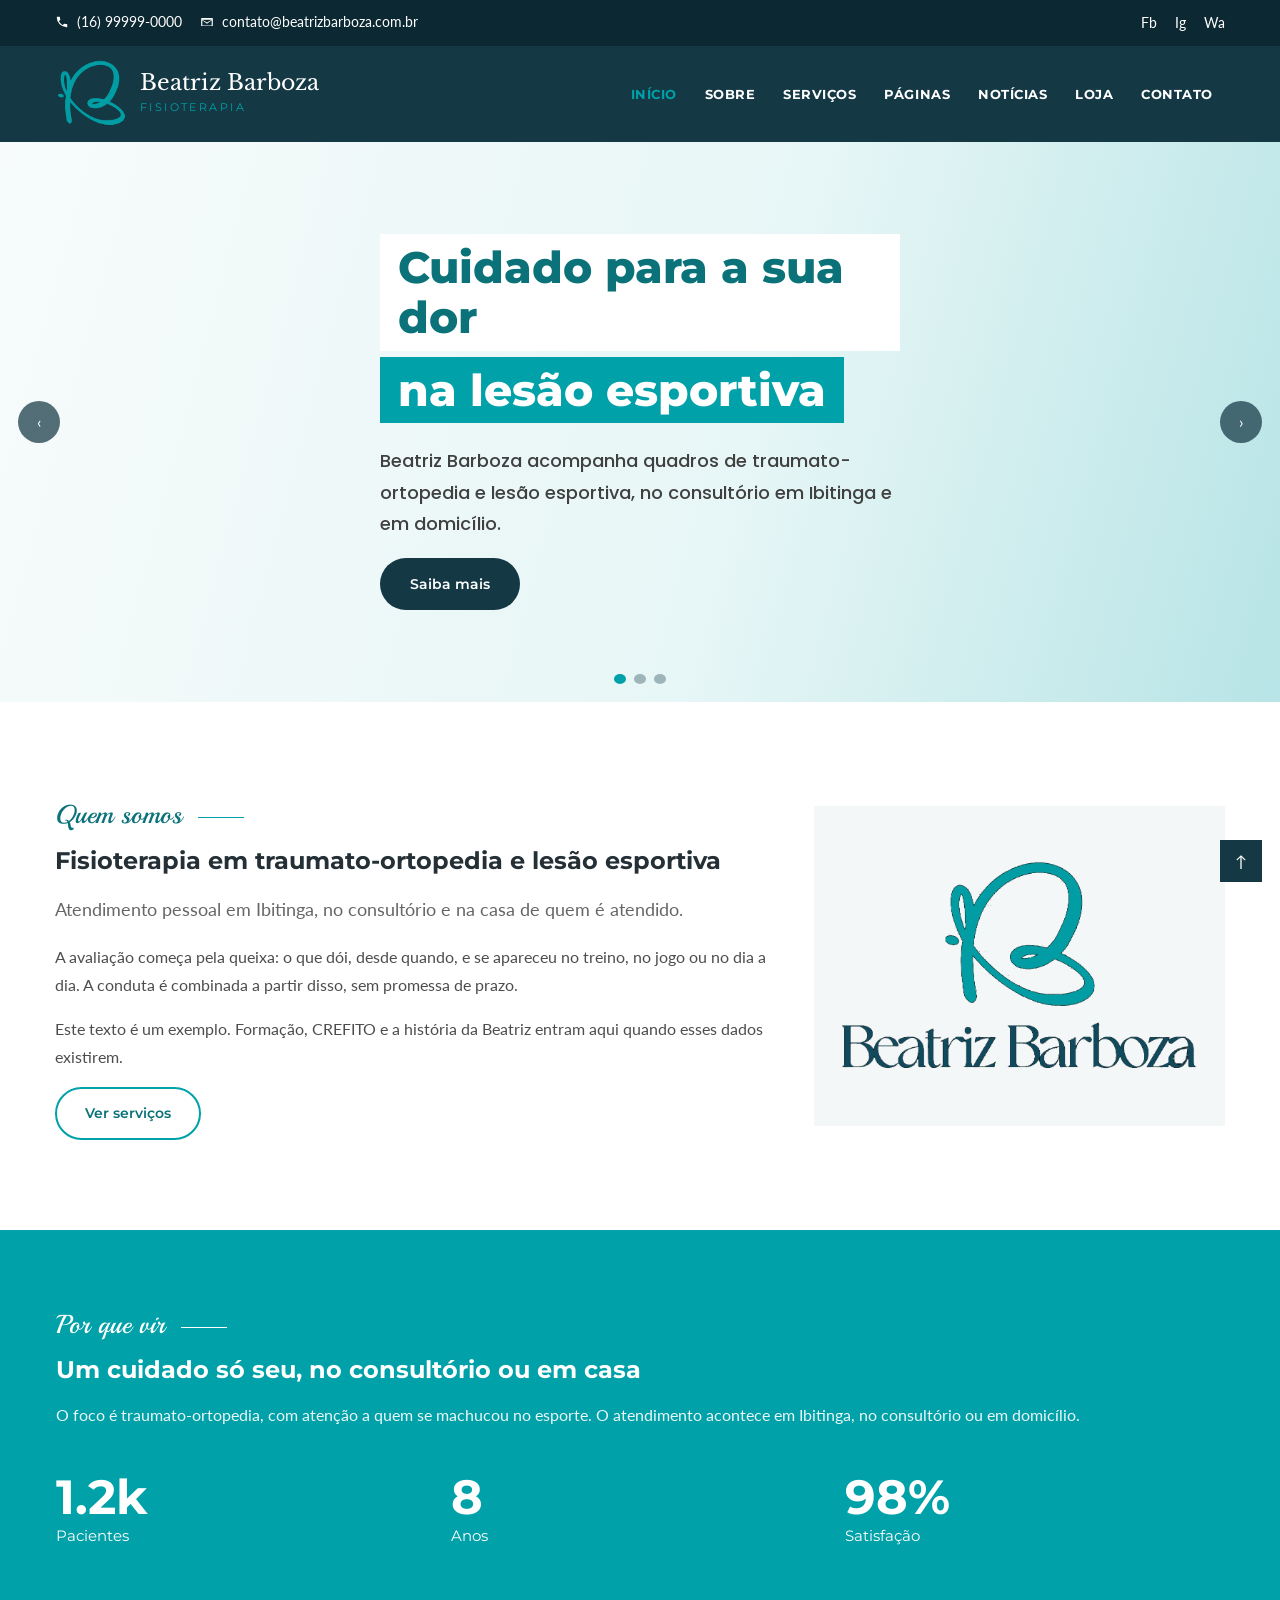
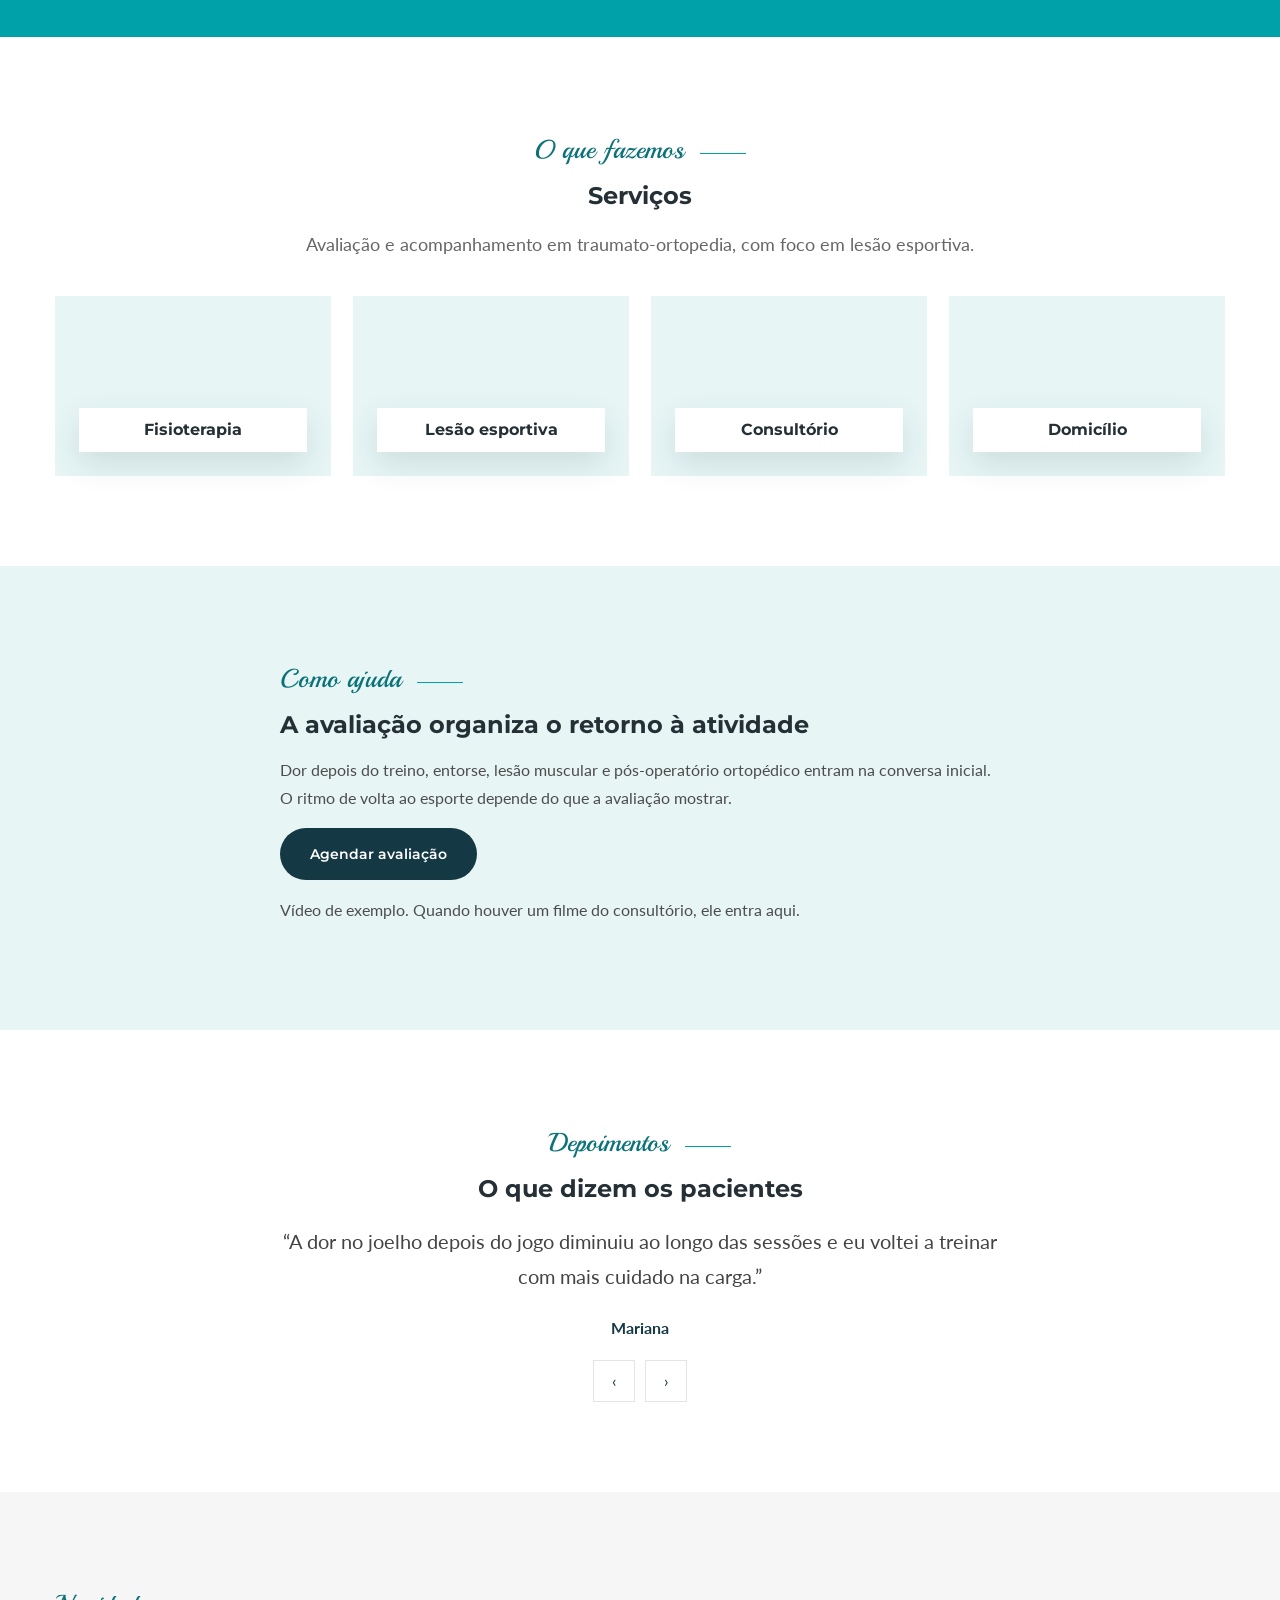
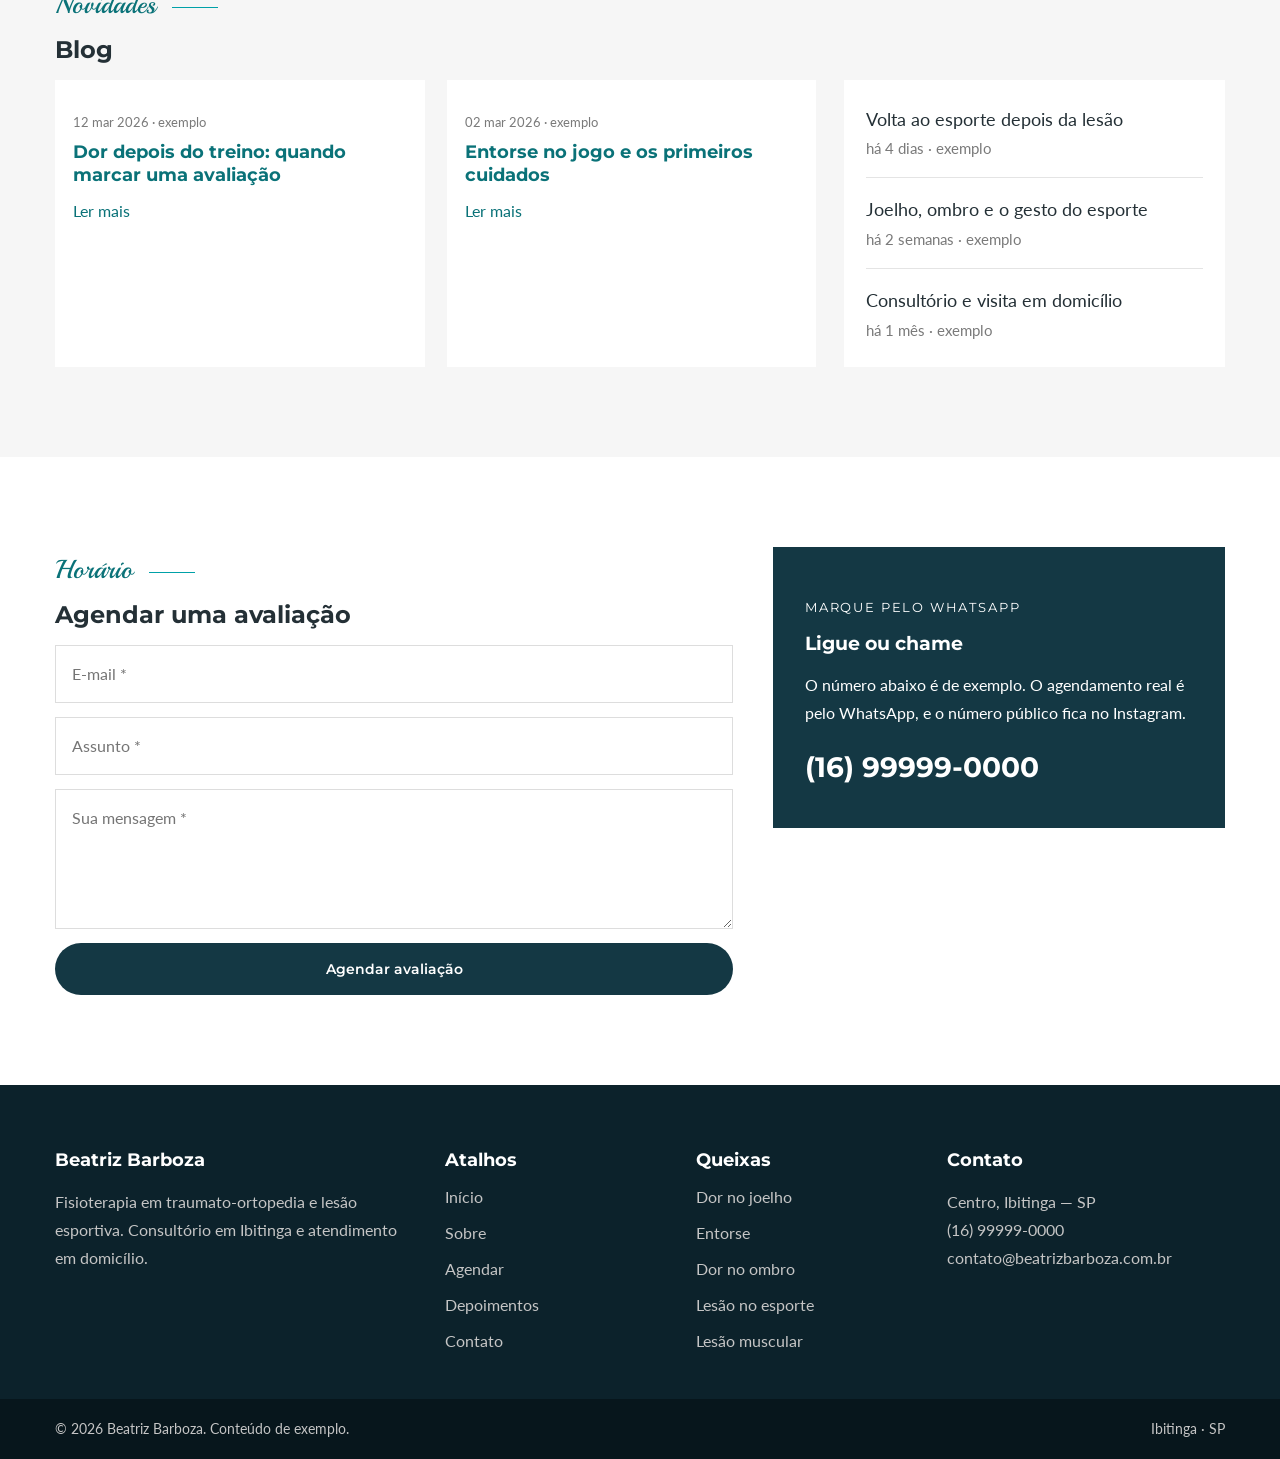
==== commit 2c01e18f: "Devolve telefone, depoimentos e loja inventados, sem dados de busca nem cópia do site de referência." ====
--- a/index.html
+++ b/index.html
@@ -14,8 +14,15 @@
 <body>
   <div class="topbar">
     <div class="container topbar-inner">
-      <p class="top-place">Ibitinga — SP</p>
-      <a class="top-book" href="agendar.html">Agendar avaliação</a>
+      <ul class="top-contact">
+        <li><a href="tel:+5516999990000"><svg viewBox="0 0 24 24" aria-hidden="true"><path d="M6.6 10.8a15.1 15.1 0 006.6 6.6l2.2-2.2a1 1 0 011-.25 11.4 11.4 0 003.6.57 1 1 0 011 1V20a1 1 0 01-1 1A17 17 0 013 4a1 1 0 011-1h3.5a1 1 0 011 1 11.4 11.4 0 00.57 3.6 1 1 0 01-.25 1L6.6 10.8z"/></svg>(16) 99999-0000</a></li>
+        <li><a href="mailto:contato@beatrizbarboza.com.br"><svg viewBox="0 0 24 24" aria-hidden="true"><path d="M3 5h18a1 1 0 011 1v12a1 1 0 01-1 1H3a1 1 0 01-1-1V6a1 1 0 011-1zm9 8l8-5H4l8 5zm0 2L4 9.2V18h16V9.2L12 15z"/></svg><span class="mail-text">contato@beatrizbarboza.com.br</span></a></li>
+      </ul>
+      <ul class="social">
+        <li><a href="#" aria-label="Facebook">Fb</a></li>
+        <li><a href="#" aria-label="Instagram">Ig</a></li>
+        <li><a href="agendar.html" aria-label="WhatsApp">Wa</a></li>
+      </ul>
     </div>
   </div>
 
@@ -90,6 +97,7 @@
         <h2>Fisioterapia em traumato-ortopedia e lesão esportiva</h2>
         <p class="lead">Atendimento pessoal em Ibitinga, no consultório e na casa de quem é atendido.</p>
         <p>A avaliação começa pela queixa: o que dói, desde quando, e se apareceu no treino, no jogo ou no dia a dia. A conduta é combinada a partir disso, sem promessa de prazo.</p>
+        <p>Este texto é um exemplo. Formação, CREFITO e a história da Beatriz entram aqui quando esses dados existirem.</p>
         <a class="btn btn-line" href="servicos.html">Ver serviços</a>
       </div>
       <div class="frame logo-frame"><img src="assets/logo.png" alt="Logo Beatriz Barboza"></div>
@@ -102,9 +110,9 @@
       <h2>Um cuidado só seu, no consultório ou em casa</h2>
       <p>O foco é traumato-ortopedia, com atenção a quem se machucou no esporte. O atendimento acontece em Ibitinga, no consultório ou em domicílio.</p>
       <div class="stats">
-        <p><strong>01</strong><span>Consultório</span></p>
-        <p><strong>02</strong><span>Domicílio</span></p>
-        <p><strong>03</strong><span>Ibitinga</span></p>
+        <p><strong>1.2k</strong><span>Pacientes</span></p>
+        <p><strong>8</strong><span>Anos</span></p>
+        <p><strong>98%</strong><span>Satisfação</span></p>
       </div>
     </div>
   </section>
@@ -130,6 +138,7 @@
         <h2>A avaliação organiza o retorno à atividade</h2>
         <p>Dor depois do treino, entorse, lesão muscular e pós-operatório ortopédico entram na conversa inicial. O ritmo de volta ao esporte depende do que a avaliação mostrar.</p>
         <a class="btn btn-dark" href="agendar.html">Agendar avaliação</a>
+        <p class="video-note is-visible">Vídeo de exemplo. Quando houver um filme do consultório, ele entra aqui.</p>
       </div>
     </div>
   </section>
@@ -137,10 +146,19 @@
   <section class="section" data-quotes>
     <div class="container quotes">
       <p class="script">Depoimentos <span></span></p>
-      <h2>Relatos somente com autorização</h2>
+      <h2>O que dizem os pacientes</h2>
       <blockquote class="quote is-active">
-        <p>Esta página não publica fala de paciente. Quando houver um relato autorizado, ele entra aqui com o nome de quem permitiu.</p>
+        <p>“A dor no joelho depois do jogo diminuiu ao longo das sessões e eu voltei a treinar com mais cuidado na carga.”</p>
+        <cite>Mariana</cite>
       </blockquote>
+      <blockquote class="quote">
+        <p>“A visita em casa ajudou na semana em que eu não conseguia sair para o consultório.”</p>
+        <cite>Ricardo</cite>
+      </blockquote>
+      <div class="quote-nav">
+        <button class="prev" type="button" aria-label="Depoimento anterior">‹</button>
+        <button class="next" type="button" aria-label="Próximo depoimento">›</button>
+      </div>
     </div>
   </section>
 
@@ -152,23 +170,23 @@
         <div class="cards-2">
           <article class="card">
             <div class="card-body">
-              <p class="meta">Lesão esportiva</p>
+              <p class="meta">12 mar 2026 · exemplo</p>
               <h3><a href="noticias.html#dor-treino">Dor depois do treino: quando marcar uma avaliação</a></h3>
               <a href="noticias.html#dor-treino">Ler mais</a>
             </div>
           </article>
           <article class="card">
             <div class="card-body">
-              <p class="meta">Tornozelo</p>
+              <p class="meta">02 mar 2026 · exemplo</p>
               <h3><a href="noticias.html#entorse">Entorse no jogo e os primeiros cuidados</a></h3>
               <a href="noticias.html#entorse">Ler mais</a>
             </div>
           </article>
         </div>
         <div class="side-list">
-          <a href="noticias.html#volta">Volta ao esporte depois da lesão<small>Lesão esportiva</small></a>
-          <a href="noticias.html#dor-treino">Joelho, ombro e o gesto do esporte<small>Traumato-ortopedia</small></a>
-          <a href="noticias.html#entorse">Consultório e visita em domicílio<small>Ibitinga</small></a>
+          <a href="noticias.html#volta">Volta ao esporte depois da lesão<small>há 4 dias · exemplo</small></a>
+          <a href="noticias.html#dor-treino">Joelho, ombro e o gesto do esporte<small>há 2 semanas · exemplo</small></a>
+          <a href="noticias.html#entorse">Consultório e visita em domicílio<small>há 1 mês · exemplo</small></a>
         </div>
       </div>
     </div>
@@ -184,14 +202,14 @@
           <input name="assunto" type="text" placeholder="Assunto *" required aria-label="Assunto">
           <textarea name="mensagem" placeholder="Sua mensagem *" required aria-label="Mensagem"></textarea>
           <button class="btn btn-dark" type="submit">Agendar avaliação</button>
-          <p class="form-note">Nada foi enviado à Beatriz. O horário passa a ser combinado pelo WhatsApp quando o número estiver nesta página.</p>
+          <p class="form-note">Mensagem de exemplo registrada neste navegador. Nada foi enviado.</p>
         </form>
       </div>
       <aside class="callout">
-        <p class="kicker">Como marcar</p>
-        <h3>Pelo WhatsApp</h3>
-        <p>O número ainda não está publicado aqui. Quem já acompanha a Beatriz combina o horário direto com ela.</p>
-        <a href="agendar.html">Ver como agendar</a>
+        <p class="kicker">Marque pelo WhatsApp</p>
+        <h3>Ligue ou chame</h3>
+        <p>O número abaixo é de exemplo. O agendamento real é pelo WhatsApp, e o número público fica no Instagram.</p>
+        <a href="tel:+5516999990000">(16) 99999-0000</a>
       </aside>
     </div>
   </section>
@@ -213,22 +231,23 @@
         </ul>
       </div>
       <div>
-        <h2>Atendimento</h2>
+        <h2>Queixas</h2>
         <ul class="footer-links">
-          <li><a href="servicos.html#fisioterapia">Fisioterapia</a></li>
-          <li><a href="servicos.html#esporte">Lesão esportiva</a></li>
-          <li><a href="servicos.html#consultorio">Consultório</a></li>
-          <li><a href="servicos.html#domicilio">Domicílio</a></li>
+          <li><a href="agendar.html">Dor no joelho</a></li>
+          <li><a href="agendar.html">Entorse</a></li>
+          <li><a href="agendar.html">Dor no ombro</a></li>
+          <li><a href="servicos.html#esporte">Lesão no esporte</a></li>
+          <li><a href="agendar.html">Lesão muscular</a></li>
         </ul>
       </div>
       <div>
         <h2>Contato</h2>
-        <p>Ibitinga — SP<br><a href="agendar.html">Agendar avaliação</a></p>
+        <p>Centro, Ibitinga — SP<br>(16) 99999-0000<br>contato@beatrizbarboza.com.br</p>
       </div>
     </div>
     <div class="footer-bottom">
       <div class="container footer-bottom-inner">
-        <span>© 2026 Beatriz Barboza</span>
+        <span>© 2026 Beatriz Barboza. Conteúdo de exemplo.</span>
         <span>Ibitinga · SP</span>
       </div>
     </div>
